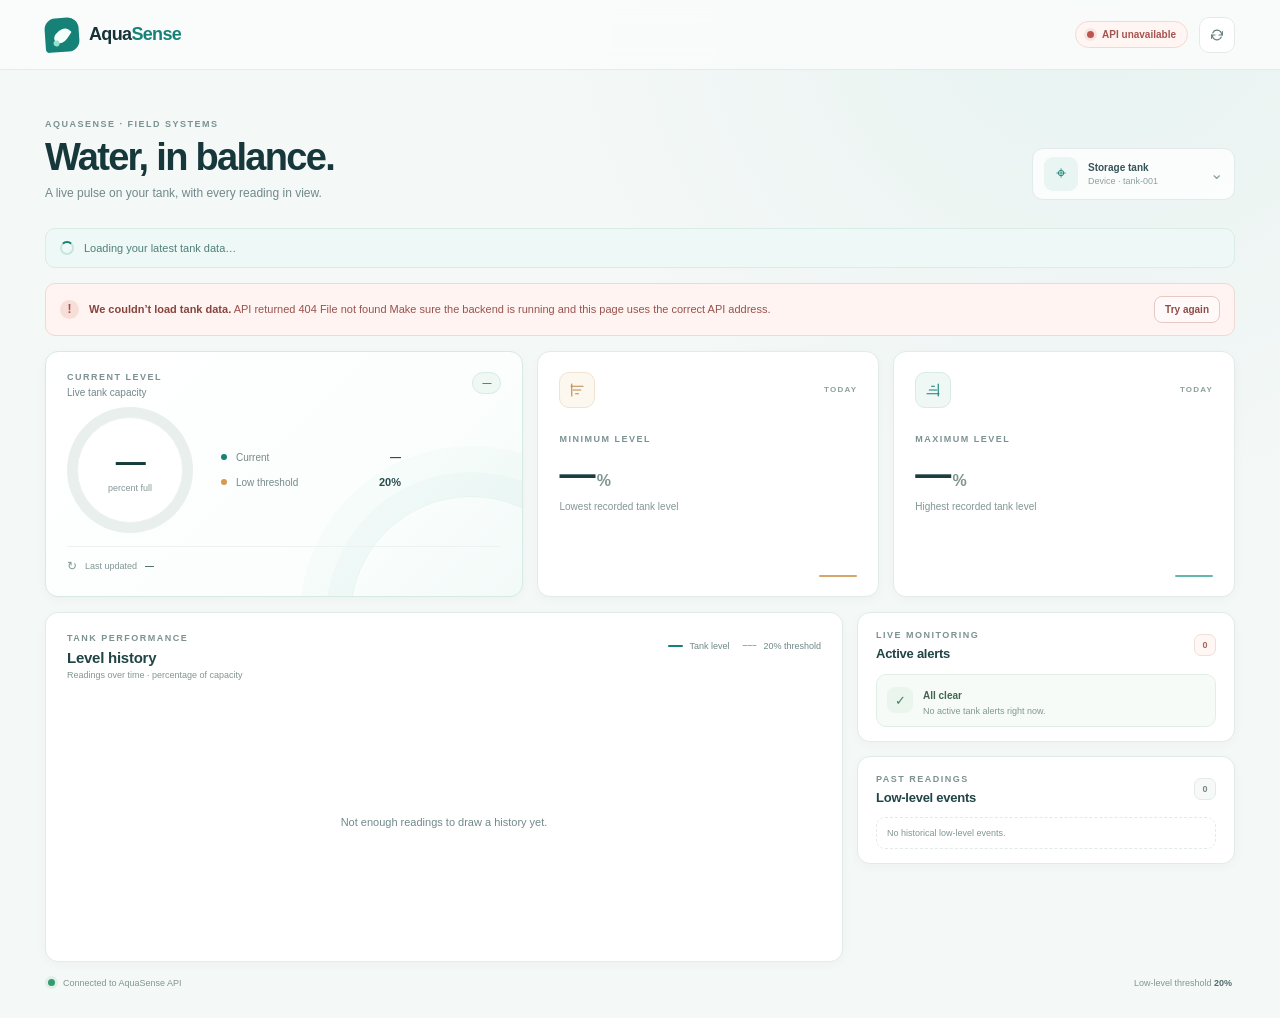
==== frontend/index.html @ 290af6d6 "Add frontend dashboard and backend API dependencies - Created index.html for the AquaSense dashboard" ====
<!doctype html>
<html lang="en">
<head>
  <meta charset="utf-8">
  <meta name="viewport" content="width=device-width, initial-scale=1">
  <meta name="theme-color" content="#f4f8f7">
  <title>AquaSense | Tank Monitor</title>
  <link rel="stylesheet" href="css/styles.css?v=4">
  <script src="js/dashboard.js?v=4" defer></script>
</head>
<body>
  <div class="app-shell">
    <div class="scroll-progress" id="scroll-progress" aria-hidden="true"></div>
    <header class="topbar" id="topbar">
      <a class="brand" href="#main" aria-label="AquaSense dashboard home">
        <span class="brand-mark" aria-hidden="true"><span></span></span>
        <span class="brand-name">Aqua<span>Sense</span></span>
      </a>
      <div class="topbar-right">
        <div class="connection-pill" id="connection-status" role="status" aria-live="polite">
          <span class="connection-dot"></span><span id="connection-label">Connecting</span>
        </div>
        <button class="icon-button" id="refresh-button" type="button" aria-label="Refresh dashboard" title="Refresh dashboard">
          <svg viewBox="0 0 24 24" aria-hidden="true"><path d="M20 7v5h-5M4 17v-5h5"/><path d="M5.6 9a7 7 0 0 1 11.7-2L20 12M4 12l2.7 5a7 7 0 0 0 11.7-2"/></svg>
        </button>
      </div>
    </header>

    <main id="main" class="dashboard">
      <section class="page-heading reveal" aria-labelledby="page-title">
        <div>
          <p class="eyebrow">AQUASENSE · FIELD SYSTEMS</p>
          <h1 id="page-title">Water, in balance.</h1>
          <p class="page-subtitle">A live pulse on your tank, with every reading in view.</p>
        </div>
        <div class="tank-selector" aria-label="Selected tank">
          <span class="tank-icon" aria-hidden="true">⌖</span>
          <span><strong>Storage tank</strong><small>Device · tank-001</small></span>
          <span class="selector-chevron" aria-hidden="true">⌄</span>
        </div>
      </section>

      <div class="state-banner loading-banner" id="loading-state" role="status" hidden>
        <span class="spinner" aria-hidden="true"></span><span>Loading your latest tank data…</span>
      </div>
      <div class="state-banner error-banner" id="error-state" role="alert" hidden>
        <span class="state-icon" aria-hidden="true">!</span>
        <span><strong>We couldn’t load tank data.</strong> <span id="error-message">Check that the AquaSense API is running, then try again.</span></span>
        <button class="text-button" id="retry-button" type="button">Try again</button>
      </div>

      <section class="metric-grid" id="metric-grid" aria-label="Tank metrics" aria-busy="true">
        <article class="card level-card reveal">
          <div class="card-heading"><div><p class="card-label">CURRENT LEVEL</p><p class="card-context">Live tank capacity</p></div><span class="status-chip" id="level-status">—</span></div>
          <div class="level-content">
            <div class="level-gauge" id="level-gauge" role="img" aria-label="Current tank level" style="--level-angle: 0deg">
              <div class="gauge-inner"><span class="gauge-value" id="current-level">—</span><span class="gauge-unit">percent full</span></div>
            </div>
            <div class="level-details"><div class="detail-row"><span class="detail-dot current-dot"></span><span>Current</span><strong id="current-caption">—</strong></div><div class="detail-row"><span class="detail-dot threshold-dot"></span><span>Low threshold</span><strong>20%</strong></div></div>
          </div>
          <div class="card-footer"><span class="footer-icon" aria-hidden="true">↻</span>Last updated <strong id="last-updated">—</strong></div>
        </article>

        <article class="card stat-card reveal">
          <div class="stat-top"><span class="stat-icon min-icon" aria-hidden="true"><svg viewBox="0 0 24 24"><path d="M4 7h16M7 12h10m-7 5h4"/><path d="M5 4v16"/></svg></span><span class="stat-period">TODAY</span></div>
          <p class="card-label">MINIMUM LEVEL</p><div class="stat-value" id="minimum-level">—<span>%</span></div>
          <p class="stat-description">Lowest recorded tank level</p>
          <div class="stat-accent min-accent"></div>
        </article>

        <article class="card stat-card reveal">
          <div class="stat-top"><span class="stat-icon max-icon" aria-hidden="true"><svg viewBox="0 0 24 24"><path d="M4 17h16M7 12h10m-7-5h4"/><path d="M19 4v16"/></svg></span><span class="stat-period">TODAY</span></div>
          <p class="card-label">MAXIMUM LEVEL</p><div class="stat-value" id="maximum-level">—<span>%</span></div>
          <p class="stat-description">Highest recorded tank level</p>
          <div class="stat-accent max-accent"></div>
        </article>
      </section>

      <section class="content-grid">
        <article class="card chart-card reveal">
          <div class="section-heading"><div><p class="card-label">TANK PERFORMANCE</p><h2>Level history</h2><p class="section-subtitle">Readings over time · percentage of capacity</p></div><div class="chart-legend"><span><i class="legend-reading"></i>Tank level</span><span><i class="legend-threshold"></i>20% threshold</span></div></div>
          <div class="chart-wrap" id="chart-wrap">
            <svg id="history-chart" class="history-chart" role="img" aria-labelledby="chart-title chart-desc" viewBox="0 0 760 280" preserveAspectRatio="none">
              <title id="chart-title">Tank level history</title><desc id="chart-desc">Tank readings over time with a 20 percent low-level threshold.</desc>
              <g id="chart-grid"></g><g id="chart-threshold"></g><g id="chart-area"></g><g id="chart-line"></g><g id="chart-points"></g><g id="chart-labels"></g>
            </svg>
            <div class="chart-empty" id="chart-empty" hidden>Not enough readings to draw a history yet.</div>
          </div>
        </article>

        <aside class="side-column" aria-label="Tank alerts and events">
          <article class="card alert-card reveal">
            <div class="section-heading compact-heading"><div><p class="card-label">LIVE MONITORING</p><h2>Active alerts</h2></div><span class="count-badge" id="active-count">0</span></div>
            <div class="alert-content" id="active-alerts" aria-live="polite"><div class="empty-state"><span class="empty-check" aria-hidden="true">✓</span><div><strong>All clear</strong><p>No active tank alerts right now.</p></div></div></div>
          </article>
          <article class="card events-card reveal">
            <div class="section-heading compact-heading"><div><p class="card-label">PAST READINGS</p><h2>Low-level events</h2></div><span class="count-badge muted-badge" id="event-count">0</span></div>
            <div class="event-list" id="historical-events"><div class="event-empty">No historical low-level events.</div></div>
          </article>
        </aside>
      </section>

      <footer class="dashboard-footer reveal"><span><span class="footer-live-dot"></span> Connected to AquaSense API</span><span>Low-level threshold <strong>20%</strong></span></footer>
    </main>
  </div>
</body>
</html>
---- frontend/css/styles.css ----
:root {
  color-scheme: light;
  --ink: #173337;
  --ink-soft: #355358;
  --muted: #71898a;
  --muted-light: #8ca0a0;
  --line: #e2ebea;
  --surface: #ffffff;
  --page: #f4f8f7;
  --teal: #168277;
  --teal-dark: #0e615b;
  --teal-pale: #e8f5f2;
  --amber: #bd782d;
  --amber-pale: #fbf2e7;
  --red: #bc554e;
  font-family: Inter, "Segoe UI", -apple-system, BlinkMacSystemFont, sans-serif;
  font-synthesis: none;
  text-rendering: optimizeLegibility;
  -webkit-font-smoothing: antialiased;
  -moz-osx-font-smoothing: grayscale;
}

* { box-sizing: border-box; }
html { min-width: 320px; scroll-behavior: smooth; background: var(--page); }
body {
  min-width: 320px;
  min-height: 100vh;
  margin: 0;
  overflow-x: hidden;
  background: radial-gradient(ellipse at 86% 0%, rgb(193 227 220 / 25%), transparent 34rem), var(--page);
  color: var(--ink);
}
body::before {
  position: absolute;
  z-index: -1;
  top: 110px;
  right: -120px;
  width: 390px;
  height: 390px;
  border: 1px solid rgb(22 130 119 / 5%);
  border-radius: 50%;
  content: "";
  box-shadow: 0 0 0 38px rgb(22 130 119 / 2%), 0 0 0 82px rgb(22 130 119 / 1%);
  pointer-events: none;
}
button { color: inherit; font: inherit; }
.app-shell { min-height: 100vh; }
.scroll-progress { position: fixed; z-index: 5; top: 0; left: 0; width: 0; height: 2px; background: var(--teal); transition: width .08s linear; }
.topbar {
  position: sticky;
  z-index: 4;
  top: 0;
  display: flex;
  height: 70px;
  align-items: center;
  justify-content: space-between;
  padding: 0 max(28px, calc((100vw - 1190px) / 2));
  border-bottom: 1px solid rgb(219 231 229 / 75%);
  background: rgb(250 252 251 / 88%);
  backdrop-filter: blur(14px);
  transition: box-shadow .2s ease, background .2s ease;
}
.topbar.is-scrolled { background: rgb(250 252 251 / 96%); box-shadow: 0 7px 20px rgb(27 66 64 / 5%); }
.brand { display: inline-flex; align-items: center; gap: 10px; color: var(--ink); text-decoration: none; }
.brand-mark { position: relative; display: grid; width: 34px; height: 34px; place-items: center; overflow: hidden; border-radius: 11px 11px 11px 4px; background: var(--teal); transform: rotate(-4deg); }
.brand-mark::before { width: 12px; height: 17px; border-radius: 90% 12% 70% 45%; background: #f5fffc; content: ""; transform: rotate(38deg); }
.brand-mark span { position: absolute; bottom: 6px; left: 8px; width: 6px; height: 6px; border-radius: 50%; background: #98e0d1; }
.brand-name { font-size: 18px; font-weight: 750; letter-spacing: -.65px; }
.brand-name span { color: var(--teal); }
.topbar-right { display: flex; align-items: center; gap: 11px; }
.connection-pill { display: flex; align-items: center; gap: 8px; padding: 7px 11px; border: 1px solid #dcece6; border-radius: 30px; background: #f2f8f5; color: #527a69; font-size: 10px; font-weight: 650; }
.connection-dot, .footer-live-dot { width: 7px; height: 7px; border-radius: 50%; background: #329b72; box-shadow: 0 0 0 3px rgb(50 155 114 / 10%); }
.connection-pill.is-loading { border-color: var(--line); background: #f5f8f7; color: var(--muted); }
.connection-pill.is-loading .connection-dot { background: #99aaa7; box-shadow: none; }
.connection-pill.is-error { border-color: #f0d9d5; background: #fff5f3; color: #a5544f; }
.connection-pill.is-error .connection-dot { background: var(--red); box-shadow: 0 0 0 3px rgb(188 85 78 / 10%); }
.icon-button { display: grid; width: 36px; height: 36px; place-items: center; border: 1px solid var(--line); border-radius: 10px; background: #fff; color: #607a7b; cursor: pointer; transition: .18s ease; }
.icon-button:hover { border-color: #9bc9c1; background: var(--teal-pale); color: var(--teal-dark); }
.icon-button:disabled { opacity: .5; cursor: wait; }
.icon-button svg { width: 16px; height: 16px; fill: none; stroke: currentColor; stroke-width: 1.7; stroke-linecap: round; stroke-linejoin: round; }
.dashboard { width: min(100%, 1246px); margin: 0 auto; padding: 49px 28px 30px; }
.page-heading { display: flex; align-items: end; justify-content: space-between; gap: 22px; margin-bottom: 28px; }
.eyebrow, .card-label { margin: 0; color: #7b9291; font-size: 9px; font-weight: 750; letter-spacing: 1.5px; }
h1, h2, p { margin-top: 0; }
h1 { margin: 8px 0 7px; color: #17383a; font-size: clamp(29px, 3.2vw, 38px); font-weight: 680; letter-spacing: -1.7px; line-height: 1.1; }
.page-subtitle { margin: 0; color: var(--muted); font-size: 12px; }
.tank-selector { display: flex; min-width: 203px; align-items: center; gap: 10px; padding: 8px 11px; border: 1px solid var(--line); border-radius: 11px; background: rgb(255 255 255 / 82%); }
.tank-icon { display: grid; width: 34px; height: 34px; place-items: center; border-radius: 9px; background: var(--teal-pale); color: var(--teal); font-size: 18px; }
.tank-selector strong, .tank-selector small { display: block; }
.tank-selector strong { color: var(--ink-soft); font-size: 10px; font-weight: 700; }
.tank-selector small { margin-top: 3px; color: var(--muted-light); font-size: 9px; }
.selector-chevron { margin-left: auto; color: #8ba09e; font-size: 16px; }
.state-banner { display: flex; align-items: center; gap: 10px; margin-bottom: 15px; padding: 12px 14px; border-radius: 10px; font-size: 11px; }
.loading-banner { border: 1px solid #d9ece8; background: #eef8f6; color: #4f8079; }
.error-banner { border: 1px solid #f0d9d5; background: #fff4f1; color: #98534d; }
.error-banner[hidden] { display: none; }
.error-banner strong { color: #87443f; }
.state-icon { display: grid; width: 19px; height: 19px; flex: 0 0 auto; place-items: center; border-radius: 50%; background: #f7ded9; color: #a34e48; font-size: 12px; font-weight: 800; }
.text-button { margin-left: auto; padding: 7px 10px; border: 1px solid #e8c8c3; border-radius: 8px; background: #fffaf9; color: #8d4c46; font-size: 10px; font-weight: 700; cursor: pointer; }
.text-button:hover { background: #fcece8; }
.spinner { width: 14px; height: 14px; border: 2px solid #c8e5e0; border-top-color: var(--teal); border-radius: 50%; animation: spin .8s linear infinite; }
@keyframes spin { to { transform: rotate(360deg); } }
.metric-grid { display: grid; grid-template-columns: minmax(0, 1.4fr) minmax(0, 1fr) minmax(0, 1fr); gap: 14px; }
.metric-grid[aria-busy="true"] .card { opacity: .68; }
.card { position: relative; overflow: hidden; border: 1px solid var(--line); border-radius: 13px; background: var(--surface); box-shadow: 0 3px 11px rgb(25 67 65 / 3%); transition: border-color .2s ease, box-shadow .2s ease, transform .2s ease; }
.card:hover { transform: translateY(-2px); border-color: #d0e2df; box-shadow: 0 9px 22px rgb(25 67 65 / 6%); }
.level-card { min-height: 246px; padding: 20px 21px 0; border-color: #d7e9e5; background: linear-gradient(135deg, #fff 0%, #fbfefd 67%, #f2faf8 100%); }
.level-card::after { position: absolute; right: -70px; bottom: -142px; width: 240px; height: 240px; border: 1px solid rgb(22 130 119 / 7%); border-radius: 50%; content: ""; box-shadow: 0 0 0 24px rgb(22 130 119 / 2.5%), 0 0 0 50px rgb(22 130 119 / 2%); pointer-events: none; }
.card-heading { display: flex; align-items: start; justify-content: space-between; }
.card-context { margin: 5px 0 0; color: var(--muted); font-size: 10px; }
.status-chip { padding: 5px 9px; border: 1px solid #d7ece3; border-radius: 20px; background: #eff8f3; color: #428164; font-size: 9px; font-weight: 700; }
.status-chip.low { border-color: #f1d6d1; background: #fff3f0; color: var(--red); }
.level-content { position: relative; z-index: 1; display: flex; min-height: 148px; align-items: center; gap: 28px; padding: 6px 0 10px; }
.level-gauge { display: grid; width: 126px; height: 126px; flex: 0 0 auto; place-items: center; border-radius: 50%; background: conic-gradient(var(--teal) var(--level-angle), #e8efed var(--level-angle)); transform: rotate(-90deg); }
.gauge-inner { display: flex; width: 106px; height: 106px; flex-direction: column; align-items: center; justify-content: center; border: 1px solid #edf2f0; border-radius: 50%; background: #fff; transform: rotate(90deg); }
.gauge-value { color: #153b3a; font-size: 30px; font-weight: 700; letter-spacing: -1.5px; line-height: 1; }
.gauge-unit { margin-top: 6px; color: #829896; font-size: 9px; }
.level-details { display: grid; width: 100%; max-width: 180px; gap: 13px; }
.detail-row { display: grid; grid-template-columns: 7px 1fr auto; align-items: center; gap: 8px; color: #748a89; font-size: 10px; }
.detail-row strong { color: #284b4c; font-size: 11px; font-weight: 650; }
.detail-dot { width: 6px; height: 6px; border-radius: 50%; }
.current-dot { background: var(--teal); }
.threshold-dot { background: #d59a4e; }
.card-footer { position: relative; z-index: 1; display: flex; height: 39px; align-items: center; gap: 6px; border-top: 1px solid #edf2f0; color: #809694; font-size: 9px; }
.card-footer strong { margin-left: 2px; color: #496865; font-weight: 600; }
.footer-icon { margin-right: 2px; color: #829b98; font-size: 12px; }
.stat-card { min-height: 246px; padding: 20px 21px; }
.stat-top { display: flex; align-items: center; justify-content: space-between; margin-bottom: 26px; }
.stat-icon { display: grid; width: 36px; height: 36px; place-items: center; border: 1px solid #f0e3d0; border-radius: 10px; background: #fcf7ef; color: #bd8849; }
.stat-icon svg { width: 18px; height: 18px; fill: none; stroke: currentColor; stroke-width: 1.5; stroke-linecap: round; stroke-linejoin: round; }
.max-icon { border-color: #d7ebe7; background: #f0f8f6; color: var(--teal); }
.stat-period { color: #8ca09e; font-size: 8px; font-weight: 750; letter-spacing: 1.2px; }
.stat-value { margin-top: 12px; color: #1b3d3d; font-size: 36px; font-weight: 680; letter-spacing: -1.7px; line-height: 1; }
.stat-value span { margin-left: 3px; color: #7f9592; font-size: 16px; font-weight: 550; }
.stat-description { margin: 9px 0 0; color: #829694; font-size: 10px; }
.stat-accent { position: absolute; right: 21px; bottom: 19px; width: 38px; height: 2px; border-radius: 4px; }
.min-accent { background: #d4a66c; }
.max-accent { background: #65b9ac; }
.content-grid { display: grid; grid-template-columns: minmax(0, 1.9fr) minmax(270px, .9fr); align-items: start; gap: 14px; margin-top: 15px; }
.chart-card { min-width: 0; padding: 20px 21px 15px; }
.section-heading { display: flex; align-items: start; justify-content: space-between; gap: 14px; }
.section-heading h2 { margin: 6px 0 4px; color: #214447; font-size: 15px; font-weight: 650; letter-spacing: -.25px; }
.section-subtitle { margin: 0; color: #819693; font-size: 9px; }
.chart-legend { display: flex; flex-wrap: wrap; justify-content: end; gap: 13px; padding-top: 8px; color: #708886; font-size: 9px; }
.chart-legend span { display: inline-flex; align-items: center; gap: 6px; white-space: nowrap; }
.chart-legend i { display: inline-block; width: 15px; height: 2px; border-radius: 3px; background: var(--teal); }
.chart-legend .legend-threshold { height: 0; border-top: 1px dashed #d69b4c; background: none; }
.chart-wrap { position: relative; height: 248px; margin-top: 18px; }
.history-chart { width: 100%; height: 100%; overflow: visible; }
.chart-grid-line { stroke: #e8efed; stroke-width: 1; }
.chart-y-label, .chart-x-label { fill: #829795; font-family: Inter, "Segoe UI", sans-serif; font-size: 10px; }
.chart-threshold-line { stroke: #d49b51; stroke-width: 1.5; stroke-dasharray: 5 5; }
.chart-threshold-label { fill: #ae7836; font-family: Inter, "Segoe UI", sans-serif; font-size: 9px; font-weight: 700; }
.chart-area-path { fill: url(#levelFill); opacity: .8; }
.chart-main-line { fill: none; stroke: var(--teal); stroke-width: 2.8; stroke-linejoin: round; stroke-linecap: round; }
.chart-point { fill: #fff; stroke: var(--teal); stroke-width: 2.5; }
.chart-point.low-point { fill: #fff8ed; stroke: #cd9147; }
.chart-empty { position: absolute; inset: 0; display: grid; place-items: center; color: var(--muted); font-size: 11px; }
.side-column { display: grid; gap: 14px; }
.alert-card, .events-card { padding: 17px 18px 14px; }
.compact-heading { align-items: center; }
.compact-heading h2 { margin-bottom: 0; font-size: 13px; }
.count-badge { display: inline-grid; min-width: 22px; height: 22px; place-items: center; padding: 0 6px; border: 1px solid #f0ded9; border-radius: 7px; background: #fff7f4; color: #aa6158; font-size: 9px; font-weight: 750; }
.muted-badge { border-color: var(--line); background: #f7f9f8; color: #728885; }
.alert-content { margin-top: 13px; }
.empty-state { display: flex; align-items: center; gap: 10px; padding: 10px; border: 1px solid #e0eee5; border-radius: 10px; background: #f7fbf8; }
.empty-check { display: grid; width: 26px; height: 26px; place-items: center; border-radius: 8px; background: #e9f5ed; color: #47805d; font-size: 13px; font-weight: 800; }
.empty-state strong { color: #416650; font-size: 10px; font-weight: 650; }
.empty-state p { margin: 3px 0 0; color: #81998a; font-size: 9px; }
.alert-item { display: flex; gap: 10px; padding: 10px; border: 1px solid #f0ddd8; border-radius: 10px; background: #fff8f6; }
.alert-symbol { display: grid; width: 26px; height: 26px; flex: 0 0 auto; place-items: center; border-radius: 8px; background: #fbe9e5; color: #b5514a; font-weight: 800; }
.alert-item strong { display: block; color: #9e5149; font-size: 10px; }
.alert-item p { margin: 4px 0 0; color: #987b76; font-size: 9px; line-height: 1.5; }
.event-list { display: grid; gap: 7px; margin-top: 12px; }
.event-row { display: grid; grid-template-columns: 7px 1fr auto; align-items: center; gap: 9px; padding: 9px 0; border-top: 1px solid #edf2f0; }
.event-marker { width: 6px; height: 6px; border-radius: 50%; background: #d39b50; }
.event-copy strong, .event-copy span { display: block; }
.event-copy strong { color: #3d5a5a; font-size: 9px; font-weight: 650; }
.event-copy span { margin-top: 3px; color: #859997; font-size: 8px; }
.event-value { color: #a97231; font-size: 13px; font-weight: 700; }
.event-value small { margin-left: 1px; color: #9d8a71; font-size: 8px; font-weight: 500; }
.event-empty { padding: 10px; border: 1px dashed #e1eae8; border-radius: 9px; color: #829694; font-size: 9px; }
.dashboard-footer { display: flex; align-items: center; justify-content: space-between; gap: 12px; margin-top: 16px; padding: 0 3px; color: #829693; font-size: 9px; }
.dashboard-footer > span:first-child { display: inline-flex; align-items: center; gap: 8px; }
.dashboard-footer strong { color: #536e6b; font-weight: 650; }

/* Gentle reveal as sections enter the viewport; the dashboard remains visible without JS. */
.reveal { opacity: 1; transform: none; }
.js-ready .reveal { opacity: 0; transform: translateY(14px); transition: opacity .55s ease, transform .55s cubic-bezier(.2,.7,.2,1); }
.js-ready .reveal.is-visible { opacity: 1; transform: translateY(0); }
.js-ready .metric-grid .reveal:nth-child(2) { transition-delay: .07s; }
.js-ready .metric-grid .reveal:nth-child(3) { transition-delay: .14s; }
.js-ready .side-column .reveal:nth-child(2) { transition-delay: .08s; }

@media (max-width: 900px) {
  .metric-grid { grid-template-columns: minmax(0, 1.25fr) minmax(0, 1fr) minmax(0, 1fr); gap: 11px; }
  .level-card, .stat-card { padding-right: 16px; padding-left: 16px; }
  .level-content { gap: 16px; }
  .level-gauge { width: 110px; height: 110px; }
  .gauge-inner { width: 92px; height: 92px; }
  .gauge-value { font-size: 27px; }
  .content-grid { grid-template-columns: minmax(0, 1.45fr) minmax(250px, .9fr); gap: 11px; }
  .chart-card { padding-right: 16px; padding-left: 16px; }
}
@media (max-width: 700px) {
  .topbar { height: 64px; padding: 0 18px; }
  .dashboard { padding: 32px 18px 21px; }
  .page-heading { align-items: start; margin-bottom: 21px; }
  h1 { font-size: 28px; }
  .page-subtitle { max-width: 340px; line-height: 1.55; }
  .tank-selector { min-width: 0; padding: 7px; }
  .tank-selector > span:nth-child(2), .selector-chevron { display: none; }
  .metric-grid { grid-template-columns: 1fr 1fr; }
  .level-card { grid-column: 1 / -1; min-height: 232px; }
  .stat-card { min-height: 185px; padding: 17px; }
  .stat-top { margin-bottom: 19px; }
  .content-grid { grid-template-columns: 1fr; }
  .chart-card { padding: 18px 15px 12px; }
  .chart-wrap { height: 225px; margin-top: 15px; }
  .chart-legend { gap: 10px; font-size: 8px; }
  .dashboard-footer { font-size: 8px; }
}
@media (max-width: 430px) {
  .topbar { padding: 0 14px; }
  .brand-name { font-size: 17px; }
  .topbar-right { gap: 8px; }
  .connection-pill { padding: 7px 9px; font-size: 9px; }
  .dashboard { padding-right: 13px; padding-left: 13px; }
  .page-heading { gap: 9px; }
  .page-subtitle { font-size: 10px; }
  .level-content { gap: 13px; }
  .level-gauge { width: 100px; height: 100px; }
  .gauge-inner { width: 84px; height: 84px; }
  .gauge-value { font-size: 23px; }
  .detail-row { font-size: 9px; }
  .detail-row strong { font-size: 10px; }
  .section-heading { flex-direction: column; }
  .chart-legend { justify-content: start; padding-top: 1px; }
  .dashboard-footer { align-items: start; flex-direction: column; }
}
@media (prefers-reduced-motion: reduce) {
  html { scroll-behavior: auto; }
  *, *::before, *::after { animation-duration: .01ms !important; animation-iteration-count: 1 !important; transition-duration: .01ms !important; }
  .js-ready .reveal { opacity: 1; transform: none; }
}
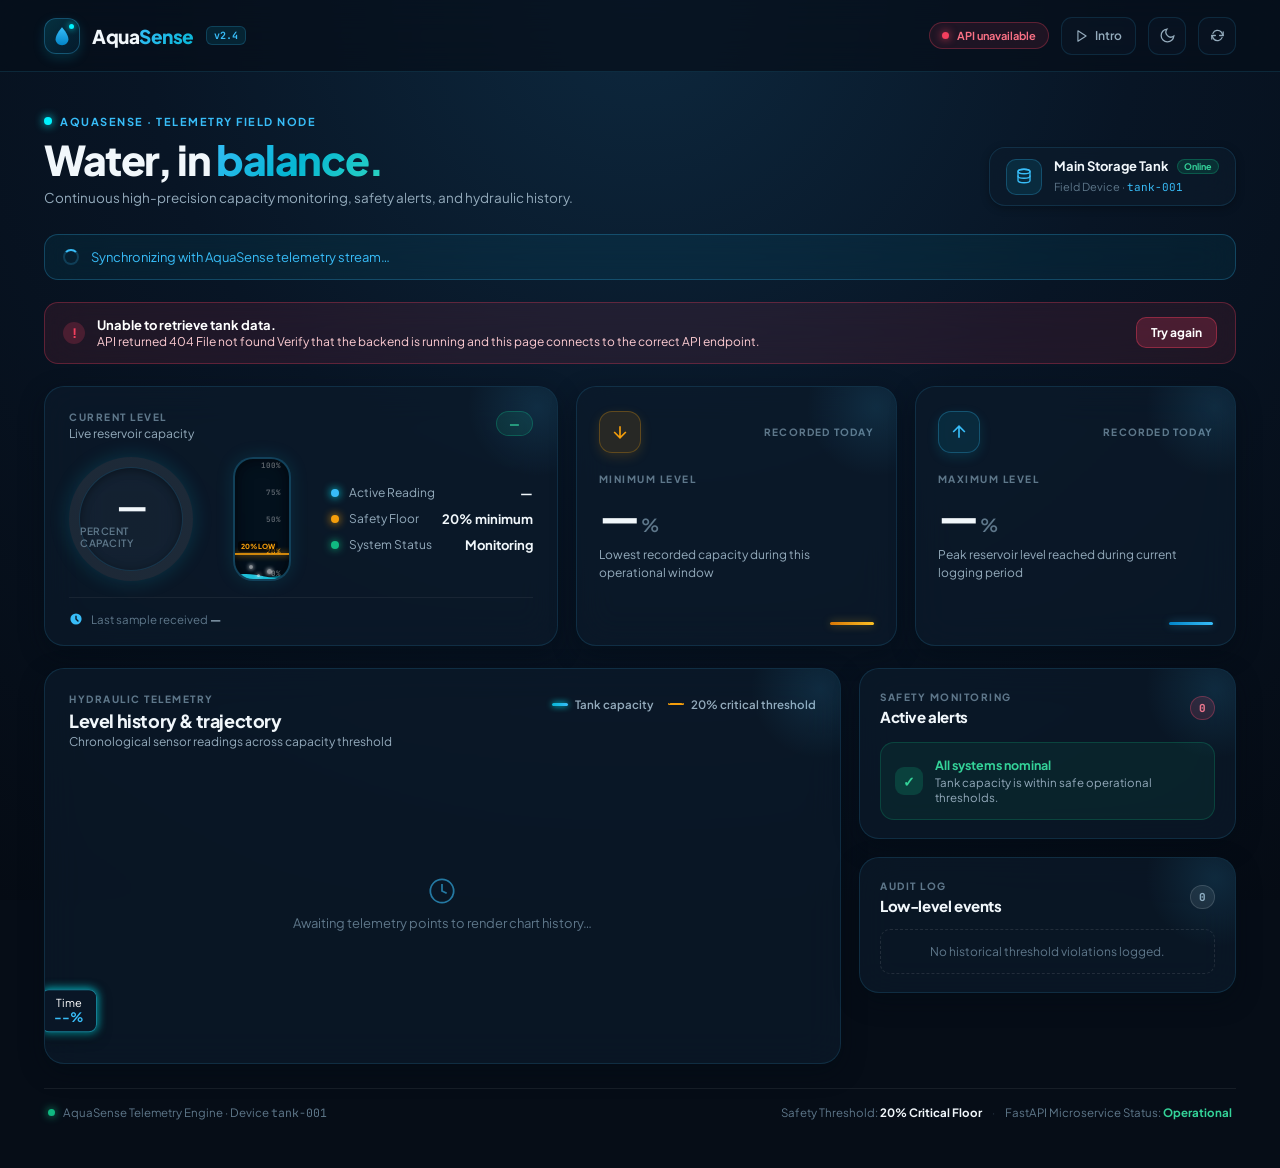
==== commit 20fcf713: "new chnages done" ====
--- a/frontend/index.html
+++ b/frontend/index.html
@@ -1,107 +1,456 @@
 <!doctype html>
-<html lang="en">
+<html lang="en" data-theme="dark">
 <head>
   <meta charset="utf-8">
   <meta name="viewport" content="width=device-width, initial-scale=1">
-  <meta name="theme-color" content="#f4f8f7">
-  <title>AquaSense | Tank Monitor</title>
-  <link rel="stylesheet" href="css/styles.css?v=4">
-  <script src="js/dashboard.js?v=4" defer></script>
+  <meta name="theme-color" content="#060d17">
+  <title>AquaSense | Intelligent Tank Telemetry</title>
+  
+  <!-- Modern Typography with System Fallbacks -->
+  <link rel="preconnect" href="https://fonts.googleapis.com">
+  <link rel="preconnect" href="https://fonts.gstatic.com" crossorigin>
+  <link href="https://fonts.googleapis.com/css2?family=Plus+Jakarta+Sans:wght@400;500;600;700;800&family=JetBrains+Mono:wght@500;600&display=swap" rel="stylesheet">
+  
+  <link rel="stylesheet" href="css/styles.css?v=5">
+  <script src="js/dashboard.js?v=5" defer></script>
 </head>
 <body>
-  <div class="app-shell">
+  <!-- ========================================================
+       WELCOME / SPLASH SCREEN EXPERIENCE
+       ======================================================== -->
+  <aside class="welcome-screen" id="welcome-screen" role="dialog" aria-modal="true" aria-label="Welcome to AquaSense">
+    <div class="welcome-bg">
+      <div class="welcome-mesh"></div>
+      <div class="welcome-orb orb-1"></div>
+      <div class="welcome-orb orb-2"></div>
+      <div class="welcome-orb orb-3"></div>
+      <div class="water-waves-bg">
+        <svg class="bg-wave bg-wave-1" viewBox="0 0 1440 280" fill="none" preserveAspectRatio="none">
+          <path d="M0,96L48,112C96,128,192,160,288,165.3C384,171,480,149,576,128C672,107,768,85,864,101.3C960,117,1056,171,1152,181.3C1248,192,1344,160,1392,144L1440,128L1440,320L1392,320C1344,320,1248,320,1152,320C1056,320,960,320,864,320C768,320,672,320,576,320C480,320,384,320,288,320C192,320,96,320,48,320L0,320Z" fill="currentColor"/>
+        </svg>
+        <svg class="bg-wave bg-wave-2" viewBox="0 0 1440 280" fill="none" preserveAspectRatio="none">
+          <path d="M0,192L48,181.3C96,171,192,149,288,149.3C384,149,480,171,576,181.3C672,192,768,192,864,176C960,160,1056,128,1152,122.7C1248,117,1344,139,1392,149.3L1440,160L1440,320L1392,320C1344,320,1248,320,1152,320C1056,320,960,320,864,320C768,320,672,320,576,320C480,320,384,320,288,320C192,320,96,320,48,320L0,320Z" fill="currentColor"/>
+        </svg>
+      </div>
+      <div class="particles" id="welcome-particles" aria-hidden="true"></div>
+    </div>
+
+    <div class="welcome-card">
+      <div class="welcome-chip">
+        <span class="chip-pulse-dot"></span>
+        <span class="chip-label">INTELLIGENT FLUID TELEMETRY</span>
+      </div>
+
+      <div class="welcome-hero-mark">
+        <div class="droplet-ring ring-3"></div>
+        <div class="droplet-ring ring-2"></div>
+        <div class="droplet-ring ring-1"></div>
+        <div class="droplet-core">
+          <svg class="droplet-svg" viewBox="0 0 48 48" fill="none" xmlns="http://www.w3.org/2000/svg">
+            <defs>
+              <linearGradient id="dropGradWelcome" x1="24" y1="4" x2="24" y2="44" gradientUnits="userSpaceOnUse">
+                <stop stop-color="#38bdf8"/>
+                <stop offset="45%" stop-color="#06b6d4"/>
+                <stop offset="100%" stop-color="#0284c7"/>
+              </linearGradient>
+              <linearGradient id="dropSheen" x1="16" y1="10" x2="28" y2="28" gradientUnits="userSpaceOnUse">
+                <stop stop-color="#ffffff" stop-opacity="0.85"/>
+                <stop offset="100%" stop-color="#ffffff" stop-opacity="0"/>
+              </linearGradient>
+            </defs>
+            <path d="M24 4C24 4 10 19 10 29.5C10 37.232 16.268 43.5 24 43.5C31.732 43.5 38 37.232 38 29.5C38 19 24 4 24 4Z" fill="url(#dropGradWelcome)"/>
+            <path d="M24 7C24 7 13.5 19.5 13.5 29C13.5 34.5 17.5 39 23 39.5C23.8 39.6 23.5 38 23.5 35.5C23.5 28.5 20 24 23 17C23.6 15.5 24 7 24 7Z" fill="url(#dropSheen)"/>
+            <circle cx="20" cy="33" r="2.5" fill="#ffffff" fill-opacity="0.7"/>
+          </svg>
+        </div>
+      </div>
+
+      <div class="welcome-brand">
+        <h1 class="welcome-title">Aqua<span class="brand-gradient-text">Sense</span></h1>
+        <p class="welcome-tagline">Real-Time Water Telemetry, Dynamic Level Analytics &amp; Safety Monitoring</p>
+      </div>
+
+      <div class="welcome-highlights">
+        <div class="highlight-pill">
+          <svg viewBox="0 0 20 20" fill="currentColor"><path fill-rule="evenodd" d="M10 18a8 8 0 100-16 8 8 0 000 16zm3.707-9.293a1 1 0 00-1.414-1.414L9 10.586 7.707 9.293a1 1 0 00-1.414 1.414l2 2a1 1 0 001.414 0l4-4z" clip-rule="evenodd"/></svg>
+          <span>Live Reservoir Level</span>
+        </div>
+        <div class="highlight-pill">
+          <svg viewBox="0 0 20 20" fill="currentColor"><path fill-rule="evenodd" d="M8.257 3.099c.765-1.36 2.722-1.36 3.486 0l5.58 9.92c.75 1.334-.213 2.98-1.742 2.98H4.42c-1.53 0-2.493-1.646-1.743-2.98l5.58-9.92zM11 13a1 1 0 11-2 0 1 1 0 012 0zm-1-8a1 1 0 00-1 1v3a1 1 0 002 0V6a1 1 0 00-1-1z" clip-rule="evenodd"/></svg>
+          <span>Threshold Safety Guard</span>
+        </div>
+        <div class="highlight-pill">
+          <svg viewBox="0 0 20 20" fill="currentColor"><path d="M2 11a1 1 0 011-1h2a1 1 0 011 1v5a1 1 0 01-1 1H3a1 1 0 01-1-1v-5zM8 7a1 1 0 011-1h2a1 1 0 011 1v9a1 1 0 01-1 1H9a1 1 0 01-1-1V7zM14 4a1 1 0 011-1h2a1 1 0 011 1v12a1 1 0 01-1 1h-2a1 1 0 01-1-1V4z"/></svg>
+          <span>Trend History</span>
+        </div>
+      </div>
+
+      <div class="welcome-actions">
+        <button class="welcome-btn" id="enter-dashboard-btn" type="button" aria-label="Enter AquaSense Dashboard">
+          <span class="btn-ripple-layer"></span>
+          <span class="btn-text">Enter Dashboard</span>
+          <svg class="btn-icon" viewBox="0 0 20 20" fill="currentColor">
+            <path fill-rule="evenodd" d="M10.293 3.293a1 1 0 011.414 0l6 6a1 1 0 010 1.414l-6 6a1 1 0 01-1.414-1.414L14.586 11H3a1 1 0 110-2h11.586l-4.293-4.293a1 1 0 010-1.414z" clip-rule="evenodd"/>
+          </svg>
+        </button>
+
+        <div class="welcome-timer-group">
+          <div class="timer-track">
+            <div class="timer-fill" id="welcome-timer-fill"></div>
+          </div>
+          <p class="timer-caption" id="welcome-timer-caption">Entering in <strong id="welcome-countdown">3</strong>s · or click above</p>
+        </div>
+      </div>
+    </div>
+  </aside>
+
+  <!-- ========================================================
+       MAIN APPLICATION SHELL
+       ======================================================== -->
+  <div class="app-shell" id="app-shell">
     <div class="scroll-progress" id="scroll-progress" aria-hidden="true"></div>
+
+    <!-- Ambient background mesh -->
+    <div class="app-ambient-bg" aria-hidden="true">
+      <div class="ambient-glow glow-top"></div>
+      <div class="ambient-glow glow-right"></div>
+    </div>
+
+    <!-- Top Navigation Bar -->
     <header class="topbar" id="topbar">
-      <a class="brand" href="#main" aria-label="AquaSense dashboard home">
-        <span class="brand-mark" aria-hidden="true"><span></span></span>
-        <span class="brand-name">Aqua<span>Sense</span></span>
-      </a>
-      <div class="topbar-right">
-        <div class="connection-pill" id="connection-status" role="status" aria-live="polite">
-          <span class="connection-dot"></span><span id="connection-label">Connecting</span>
-        </div>
-        <button class="icon-button" id="refresh-button" type="button" aria-label="Refresh dashboard" title="Refresh dashboard">
-          <svg viewBox="0 0 24 24" aria-hidden="true"><path d="M20 7v5h-5M4 17v-5h5"/><path d="M5.6 9a7 7 0 0 1 11.7-2L20 12M4 12l2.7 5a7 7 0 0 0 11.7-2"/></svg>
-        </button>
+      <div class="topbar-inner">
+        <a class="brand" href="#main" aria-label="AquaSense dashboard home">
+          <div class="brand-mark-modern" aria-hidden="true">
+            <svg viewBox="0 0 24 24" fill="none">
+              <path d="M12 2.5C12 2.5 5 10 5 15.5C5 19.0899 8.13401 22 12 22C15.866 22 19 19.0899 19 15.5C19 10 12 2.5 12 2.5Z" fill="url(#topDropGrad)"/>
+              <defs>
+                <linearGradient id="topDropGrad" x1="12" y1="2.5" x2="12" y2="22" gradientUnits="userSpaceOnUse">
+                  <stop stop-color="#38bdf8"/>
+                  <stop offset="100%" stop-color="#0284c7"/>
+                </linearGradient>
+              </defs>
+            </svg>
+            <span class="mark-bubble"></span>
+          </div>
+          <span class="brand-name">Aqua<span>Sense</span></span>
+          <span class="brand-badge">v2.4</span>
+        </a>
+
+        <div class="topbar-right">
+          <!-- Connection Status Pill -->
+          <div class="connection-pill" id="connection-status" role="status" aria-live="polite">
+            <span class="connection-dot"></span>
+            <span id="connection-label">Connecting</span>
+          </div>
+
+          <!-- Replay Intro Splash Button -->
+          <button class="nav-action-btn" id="replay-intro-btn" type="button" title="View Welcome Intro" aria-label="View Welcome Intro">
+            <svg viewBox="0 0 24 24" fill="none" stroke="currentColor" stroke-width="2" stroke-linecap="round" stroke-linejoin="round">
+              <polygon points="5 3 19 12 5 21 5 3"></polygon>
+            </svg>
+            <span class="action-btn-text">Intro</span>
+          </button>
+
+          <!-- Theme Toggle Button -->
+          <button class="icon-button" id="theme-toggle-btn" type="button" aria-label="Toggle Theme" title="Toggle color theme">
+            <svg class="theme-icon-sun" viewBox="0 0 24 24" fill="none" stroke="currentColor" stroke-width="1.8">
+              <circle cx="12" cy="12" r="5"></circle>
+              <line x1="12" y1="1" x2="12" y2="3"></line>
+              <line x1="12" y1="21" x2="12" y2="23"></line>
+              <line x1="4.22" y1="4.22" x2="5.64" y2="5.64"></line>
+              <line x1="18.36" y1="18.36" x2="19.78" y2="19.78"></line>
+              <line x1="1" y1="12" x2="3" y2="12"></line>
+              <line x1="21" y1="12" x2="23" y2="12"></line>
+              <line x1="4.22" y1="19.78" x2="5.64" y2="18.36"></line>
+              <line x1="18.36" y1="5.64" x2="19.78" y2="4.22"></line>
+            </svg>
+            <svg class="theme-icon-moon" viewBox="0 0 24 24" fill="none" stroke="currentColor" stroke-width="1.8">
+              <path d="M21 12.79A9 9 0 1 1 11.21 3 7 7 0 0 0 21 12.79z"></path>
+            </svg>
+          </button>
+
+          <!-- Refresh Dashboard Button -->
+          <button class="icon-button refresh-btn" id="refresh-button" type="button" aria-label="Refresh dashboard" title="Refresh dashboard">
+            <svg viewBox="0 0 24 24" fill="none" stroke="currentColor" stroke-width="1.8" stroke-linecap="round" stroke-linejoin="round">
+              <path d="M20 7v5h-5M4 17v-5h5"/>
+              <path d="M5.6 9a7 7 0 0 1 11.7-2L20 12M4 12l2.7 5a7 7 0 0 0 11.7-2"/>
+            </svg>
+          </button>
+        </div>
       </div>
     </header>
 
+    <!-- Main Dashboard Container -->
     <main id="main" class="dashboard">
+      <!-- Page Heading & Tank Selector -->
       <section class="page-heading reveal" aria-labelledby="page-title">
-        <div>
-          <p class="eyebrow">AQUASENSE · FIELD SYSTEMS</p>
-          <h1 id="page-title">Water, in balance.</h1>
-          <p class="page-subtitle">A live pulse on your tank, with every reading in view.</p>
-        </div>
-        <div class="tank-selector" aria-label="Selected tank">
-          <span class="tank-icon" aria-hidden="true">⌖</span>
-          <span><strong>Storage tank</strong><small>Device · tank-001</small></span>
-          <span class="selector-chevron" aria-hidden="true">⌄</span>
+        <div class="heading-content">
+          <div class="eyebrow-wrapper">
+            <span class="live-dot-beacon"></span>
+            <p class="eyebrow">AQUASENSE · TELEMETRY FIELD NODE</p>
+          </div>
+          <h1 id="page-title">Water, in <span class="title-shimmer">balance.</span></h1>
+          <p class="page-subtitle">Continuous high-precision capacity monitoring, safety alerts, and hydraulic history.</p>
+        </div>
+
+        <div class="tank-selector-card" aria-label="Selected tank info">
+          <div class="tank-icon-wrap" aria-hidden="true">
+            <svg viewBox="0 0 24 24" fill="none" stroke="currentColor" stroke-width="1.8" stroke-linecap="round" stroke-linejoin="round">
+              <path d="M4 6c0-1.657 3.582-3 8-3s8 1.343 8 3v12c0 1.657-3.582 3-8 3s-8-1.343-8-3V6z"/>
+              <ellipse cx="12" cy="6" rx="8" ry="3"/>
+              <path d="M4 12c0 1.657 3.582 3 8 3s8-1.343 8-3"/>
+            </svg>
+          </div>
+          <div class="tank-info">
+            <div class="tank-title-row">
+              <strong>Main Storage Tank</strong>
+              <span class="online-tag">Online</span>
+            </div>
+            <small>Field Device · <code>tank-001</code></small>
+          </div>
         </div>
       </section>
 
+      <!-- Dynamic State Banners -->
       <div class="state-banner loading-banner" id="loading-state" role="status" hidden>
-        <span class="spinner" aria-hidden="true"></span><span>Loading your latest tank data…</span>
-      </div>
+        <span class="spinner" aria-hidden="true"></span>
+        <span>Synchronizing with AquaSense telemetry stream…</span>
+      </div>
+
       <div class="state-banner error-banner" id="error-state" role="alert" hidden>
         <span class="state-icon" aria-hidden="true">!</span>
-        <span><strong>We couldn’t load tank data.</strong> <span id="error-message">Check that the AquaSense API is running, then try again.</span></span>
-        <button class="text-button" id="retry-button" type="button">Try again</button>
-      </div>
-
+        <div class="error-text-wrap">
+          <strong>Unable to retrieve tank data.</strong>
+          <span id="error-message">Check that the AquaSense API service is active, then retry.</span>
+        </div>
+        <button class="retry-pill-btn" id="retry-button" type="button">Try again</button>
+      </div>
+
+      <!-- ========================================================
+           METRIC SUMMARY CARDS
+           ======================================================== -->
       <section class="metric-grid" id="metric-grid" aria-label="Tank metrics" aria-busy="true">
+        <!-- PRIMARY LEVEL CARD WITH DUAL LIQUID VISUALIZERS -->
         <article class="card level-card reveal">
-          <div class="card-heading"><div><p class="card-label">CURRENT LEVEL</p><p class="card-context">Live tank capacity</p></div><span class="status-chip" id="level-status">—</span></div>
+          <div class="card-ambient-glow" aria-hidden="true"></div>
+          
+          <div class="card-heading">
+            <div>
+              <p class="card-label">CURRENT LEVEL</p>
+              <p class="card-context">Live reservoir capacity</p>
+            </div>
+            <span class="status-chip" id="level-status">—</span>
+          </div>
+
           <div class="level-content">
-            <div class="level-gauge" id="level-gauge" role="img" aria-label="Current tank level" style="--level-angle: 0deg">
-              <div class="gauge-inner"><span class="gauge-value" id="current-level">—</span><span class="gauge-unit">percent full</span></div>
-            </div>
-            <div class="level-details"><div class="detail-row"><span class="detail-dot current-dot"></span><span>Current</span><strong id="current-caption">—</strong></div><div class="detail-row"><span class="detail-dot threshold-dot"></span><span>Low threshold</span><strong>20%</strong></div></div>
-          </div>
-          <div class="card-footer"><span class="footer-icon" aria-hidden="true">↻</span>Last updated <strong id="last-updated">—</strong></div>
+            <!-- Circular Radial Gauge -->
+            <div class="gauge-column">
+              <div class="level-gauge" id="level-gauge" role="img" aria-label="Current tank level" style="--level-angle: 0deg">
+                <div class="gauge-inner">
+                  <span class="gauge-value" id="current-level">—</span>
+                  <span class="gauge-unit">percent capacity</span>
+                </div>
+              </div>
+            </div>
+
+            <!-- Vertical Animated Liquid Tank Cylinder -->
+            <div class="fluid-tank-column" aria-hidden="true">
+              <div class="liquid-cylinder" id="liquid-tank-visualizer">
+                <!-- Measurement ticks -->
+                <div class="cylinder-ticks">
+                  <span class="tick" style="top: 0%">100%</span>
+                  <span class="tick" style="top: 25%">75%</span>
+                  <span class="tick" style="top: 50%">50%</span>
+                  <span class="tick alert-tick" style="top: 80%">20%</span>
+                  <span class="tick" style="top: 100%">0%</span>
+                </div>
+                
+                <!-- 20% Safety threshold line indicator -->
+                <div class="tank-threshold-mark" style="bottom: 20%" title="Low threshold 20%">
+                  <span class="thresh-line"></span>
+                  <span class="thresh-pill">20% LOW</span>
+                </div>
+
+                <!-- Animated Liquid Fill -->
+                <div class="tank-liquid" id="tank-liquid-fill" style="height: 0%">
+                  <!-- Animated Water Wave Top -->
+                  <div class="wave-container">
+                    <svg class="liquid-wave wave-front" viewBox="0 0 200 20" preserveAspectRatio="none">
+                      <path d="M 0,10 C 30,0 70,20 100,10 C 130,0 170,20 200,10 L 200,20 L 0,20 Z"/>
+                    </svg>
+                    <svg class="liquid-wave wave-back" viewBox="0 0 200 20" preserveAspectRatio="none">
+                      <path d="M 0,12 C 40,22 80,2 120,12 C 160,22 180,5 200,12 L 200,20 L 0,20 Z"/>
+                    </svg>
+                  </div>
+                  <!-- Floating bubbles inside water -->
+                  <div class="bubble bubble-1"></div>
+                  <div class="bubble bubble-2"></div>
+                  <div class="bubble bubble-3"></div>
+                </div>
+              </div>
+            </div>
+
+            <!-- Quantitative Detail Column -->
+            <div class="level-details">
+              <div class="detail-row">
+                <span class="detail-dot current-dot"></span>
+                <span>Active Reading</span>
+                <strong id="current-caption">—</strong>
+              </div>
+              <div class="detail-row">
+                <span class="detail-dot threshold-dot"></span>
+                <span>Safety Floor</span>
+                <strong>20% minimum</strong>
+              </div>
+              <div class="detail-row">
+                <span class="detail-dot status-dot" id="system-health-dot"></span>
+                <span>System Status</span>
+                <strong id="system-health-text">Monitoring</strong>
+              </div>
+            </div>
+          </div>
+
+          <div class="card-footer">
+            <span class="footer-icon" aria-hidden="true">
+              <svg viewBox="0 0 20 20" fill="currentColor"><path fill-rule="evenodd" d="M10 18a8 8 0 100-16 8 8 0 000 16zm1-12a1 1 0 10-2 0v4a1 1 0 00.293.707l2.828 2.829a1 1 0 101.415-1.415L11 9.586V6z" clip-rule="evenodd"/></svg>
+            </span>
+            <span>Last sample received <strong id="last-updated">—</strong></span>
+          </div>
         </article>
 
-        <article class="card stat-card reveal">
-          <div class="stat-top"><span class="stat-icon min-icon" aria-hidden="true"><svg viewBox="0 0 24 24"><path d="M4 7h16M7 12h10m-7 5h4"/><path d="M5 4v16"/></svg></span><span class="stat-period">TODAY</span></div>
-          <p class="card-label">MINIMUM LEVEL</p><div class="stat-value" id="minimum-level">—<span>%</span></div>
-          <p class="stat-description">Lowest recorded tank level</p>
+        <!-- MINIMUM LEVEL STAT CARD -->
+        <article class="card stat-card min-stat-card reveal">
+          <div class="card-ambient-glow" aria-hidden="true"></div>
+          <div class="stat-top">
+            <span class="stat-icon min-icon" aria-hidden="true">
+              <svg viewBox="0 0 24 24" fill="none" stroke="currentColor" stroke-width="2">
+                <path d="M12 5v14M5 12l7 7 7-7"/>
+              </svg>
+            </span>
+            <span class="stat-period">RECORDED TODAY</span>
+          </div>
+          <p class="card-label">MINIMUM LEVEL</p>
+          <div class="stat-value" id="minimum-level">—<span>%</span></div>
+          <p class="stat-description">Lowest recorded capacity during this operational window</p>
           <div class="stat-accent min-accent"></div>
         </article>
 
-        <article class="card stat-card reveal">
-          <div class="stat-top"><span class="stat-icon max-icon" aria-hidden="true"><svg viewBox="0 0 24 24"><path d="M4 17h16M7 12h10m-7-5h4"/><path d="M19 4v16"/></svg></span><span class="stat-period">TODAY</span></div>
-          <p class="card-label">MAXIMUM LEVEL</p><div class="stat-value" id="maximum-level">—<span>%</span></div>
-          <p class="stat-description">Highest recorded tank level</p>
+        <!-- MAXIMUM LEVEL STAT CARD -->
+        <article class="card stat-card max-stat-card reveal">
+          <div class="card-ambient-glow" aria-hidden="true"></div>
+          <div class="stat-top">
+            <span class="stat-icon max-icon" aria-hidden="true">
+              <svg viewBox="0 0 24 24" fill="none" stroke="currentColor" stroke-width="2">
+                <path d="M12 19V5M5 12l7-7 7 7"/>
+              </svg>
+            </span>
+            <span class="stat-period">RECORDED TODAY</span>
+          </div>
+          <p class="card-label">MAXIMUM LEVEL</p>
+          <div class="stat-value" id="maximum-level">—<span>%</span></div>
+          <p class="stat-description">Peak reservoir level reached during current logging period</p>
           <div class="stat-accent max-accent"></div>
         </article>
       </section>
 
+      <!-- ========================================================
+           TELEMETRY CHART & EVENT TIMELINES
+           ======================================================== -->
       <section class="content-grid">
+        <!-- SVG Interactive Level History Chart -->
         <article class="card chart-card reveal">
-          <div class="section-heading"><div><p class="card-label">TANK PERFORMANCE</p><h2>Level history</h2><p class="section-subtitle">Readings over time · percentage of capacity</p></div><div class="chart-legend"><span><i class="legend-reading"></i>Tank level</span><span><i class="legend-threshold"></i>20% threshold</span></div></div>
+          <div class="card-ambient-glow" aria-hidden="true"></div>
+          
+          <div class="section-heading">
+            <div>
+              <p class="card-label">HYDRAULIC TELEMETRY</p>
+              <h2>Level history &amp; trajectory</h2>
+              <p class="section-subtitle">Chronological sensor readings across capacity threshold</p>
+            </div>
+            <div class="chart-legend">
+              <span class="legend-item"><i class="legend-reading"></i> Tank capacity</span>
+              <span class="legend-item"><i class="legend-threshold"></i> 20% critical threshold</span>
+            </div>
+          </div>
+
           <div class="chart-wrap" id="chart-wrap">
             <svg id="history-chart" class="history-chart" role="img" aria-labelledby="chart-title chart-desc" viewBox="0 0 760 280" preserveAspectRatio="none">
-              <title id="chart-title">Tank level history</title><desc id="chart-desc">Tank readings over time with a 20 percent low-level threshold.</desc>
-              <g id="chart-grid"></g><g id="chart-threshold"></g><g id="chart-area"></g><g id="chart-line"></g><g id="chart-points"></g><g id="chart-labels"></g>
-            </svg>
-            <div class="chart-empty" id="chart-empty" hidden>Not enough readings to draw a history yet.</div>
+              <title id="chart-title">Tank level history</title>
+              <desc id="chart-desc">Chronological water level readings plotted against a 20 percent threshold line.</desc>
+              <g id="chart-grid"></g>
+              <g id="chart-threshold"></g>
+              <g id="chart-area"></g>
+              <g id="chart-line"></g>
+              <g id="chart-points"></g>
+              <g id="chart-labels"></g>
+            </svg>
+            
+            <!-- Tooltip for interactive point hover -->
+            <div class="chart-tooltip" id="chart-tooltip" hidden>
+              <span class="tooltip-time" id="tooltip-time">Time</span>
+              <strong class="tooltip-val" id="tooltip-val">--%</strong>
+            </div>
+
+            <div class="chart-empty" id="chart-empty" hidden>
+              <svg viewBox="0 0 24 24" fill="none" stroke="currentColor" stroke-width="1.5"><circle cx="12" cy="12" r="10"/><path d="M12 6v6l4 2"/></svg>
+              <span>Awaiting telemetry points to render chart history…</span>
+            </div>
           </div>
         </article>
 
+        <!-- Alerts and Incident Event Log Column -->
         <aside class="side-column" aria-label="Tank alerts and events">
+          <!-- Active Alerts Card -->
           <article class="card alert-card reveal">
-            <div class="section-heading compact-heading"><div><p class="card-label">LIVE MONITORING</p><h2>Active alerts</h2></div><span class="count-badge" id="active-count">0</span></div>
-            <div class="alert-content" id="active-alerts" aria-live="polite"><div class="empty-state"><span class="empty-check" aria-hidden="true">✓</span><div><strong>All clear</strong><p>No active tank alerts right now.</p></div></div></div>
+            <div class="card-ambient-glow" aria-hidden="true"></div>
+            <div class="section-heading compact-heading">
+              <div>
+                <p class="card-label">SAFETY MONITORING</p>
+                <h2>Active alerts</h2>
+              </div>
+              <span class="count-badge" id="active-count">0</span>
+            </div>
+            <div class="alert-content" id="active-alerts" aria-live="polite">
+              <div class="empty-state">
+                <span class="empty-check" aria-hidden="true">✓</span>
+                <div>
+                  <strong>All systems nominal</strong>
+                  <p>Tank capacity is within safe operational thresholds.</p>
+                </div>
+              </div>
+            </div>
           </article>
+
+          <!-- Historical Low Level Events -->
           <article class="card events-card reveal">
-            <div class="section-heading compact-heading"><div><p class="card-label">PAST READINGS</p><h2>Low-level events</h2></div><span class="count-badge muted-badge" id="event-count">0</span></div>
-            <div class="event-list" id="historical-events"><div class="event-empty">No historical low-level events.</div></div>
+            <div class="card-ambient-glow" aria-hidden="true"></div>
+            <div class="section-heading compact-heading">
+              <div>
+                <p class="card-label">AUDIT LOG</p>
+                <h2>Low-level events</h2>
+              </div>
+              <span class="count-badge muted-badge" id="event-count">0</span>
+            </div>
+            <div class="event-list" id="historical-events">
+              <div class="event-empty">No historical threshold violations logged.</div>
+            </div>
           </article>
         </aside>
       </section>
 
-      <footer class="dashboard-footer reveal"><span><span class="footer-live-dot"></span> Connected to AquaSense API</span><span>Low-level threshold <strong>20%</strong></span></footer>
+      <!-- Dashboard Footer -->
+      <footer class="dashboard-footer reveal">
+        <div class="footer-left">
+          <span class="footer-live-dot"></span>
+          <span>AquaSense Telemetry Engine · Device <code>tank-001</code></span>
+        </div>
+        <div class="footer-right">
+          <span>Safety Threshold: <strong>20% Critical Floor</strong></span>
+          <span class="footer-sep">·</span>
+          <span>FastAPI Microservice Status: <strong class="api-ok-badge">Operational</strong></span>
+        </div>
+      </footer>
     </main>
   </div>
 </body>
-</html>
+</html>
--- a/frontend/css/styles.css
+++ b/frontend/css/styles.css
@@ -1,245 +1,2024 @@
+/* ==========================================================================
+   AquaSense Modern Telemetry Dashboard Styles
+   Aesthetic Oceanic Glassmorphism & High-Precision Telemetry Interface
+   ========================================================================== */
+
 :root {
+  color-scheme: dark;
+
+  /* Oceanic Midnight Palette (Default) */
+  --bg-core: #060d17;
+  --bg-gradient: radial-gradient(circle at 50% 0%, #0d283e 0%, #081525 45%, #050b14 100%);
+  --surface-card: rgba(13, 27, 44, 0.68);
+  --surface-card-hover: rgba(18, 36, 58, 0.78);
+  --surface-elevated: rgba(16, 35, 56, 0.88);
+  --surface-translucent: rgba(11, 23, 38, 0.5);
+  --card-border: rgba(56, 189, 248, 0.14);
+  --card-border-hover: rgba(56, 189, 248, 0.32);
+  --card-border-active: rgba(34, 211, 238, 0.55);
+
+  /* Typography & Ink */
+  --ink: #f1f7fb;
+  --ink-secondary: #94abbc;
+  --ink-muted: #5e778a;
+  --font-sans: 'Plus Jakarta Sans', -apple-system, BlinkMacSystemFont, 'Segoe UI', Roboto, sans-serif;
+  --font-mono: 'JetBrains Mono', ui-monospace, SFMono-Regular, monospace;
+
+  /* Fluid & Accent Colors */
+  --cyan-primary: #06b6d4;
+  --cyan-light: #38bdf8;
+  --cyan-glow: #00f2fe;
+  --teal-glow: #14b8a6;
+  --emerald: #10b981;
+  --emerald-glow: rgba(16, 185, 129, 0.25);
+  --amber: #f59e0b;
+  --amber-glow: rgba(245, 158, 11, 0.28);
+  --red: #f43f5e;
+  --red-glow: rgba(244, 63, 94, 0.3);
+
+  /* Shadows & Depth */
+  --shadow-sm: 0 2px 8px rgba(0, 0, 0, 0.3);
+  --shadow-md: 0 8px 24px rgba(2, 10, 20, 0.45);
+  --shadow-lg: 0 16px 40px rgba(0, 8, 18, 0.6);
+  --glow-accent: 0 0 35px rgba(6, 182, 212, 0.18);
+  --glass-blur: blur(18px);
+}
+
+/* Pristine Marine Light Palette (Optional Toggle) */
+[data-theme="light"] {
   color-scheme: light;
-  --ink: #173337;
-  --ink-soft: #355358;
-  --muted: #71898a;
-  --muted-light: #8ca0a0;
-  --line: #e2ebea;
-  --surface: #ffffff;
-  --page: #f4f8f7;
-  --teal: #168277;
-  --teal-dark: #0e615b;
-  --teal-pale: #e8f5f2;
-  --amber: #bd782d;
-  --amber-pale: #fbf2e7;
-  --red: #bc554e;
-  font-family: Inter, "Segoe UI", -apple-system, BlinkMacSystemFont, sans-serif;
-  font-synthesis: none;
+  --bg-core: #f1f7fa;
+  --bg-gradient: radial-gradient(circle at 60% 0%, #daf0f7 0%, #edf6f9 55%, #f4f9fb 100%);
+  --surface-card: rgba(255, 255, 255, 0.82);
+  --surface-card-hover: rgba(255, 255, 255, 0.95);
+  --surface-elevated: #ffffff;
+  --surface-translucent: rgba(245, 251, 253, 0.7);
+  --card-border: rgba(14, 116, 144, 0.14);
+  --card-border-hover: rgba(8, 145, 178, 0.35);
+  --card-border-active: rgba(6, 182, 212, 0.55);
+
+  --ink: #0f2736;
+  --ink-secondary: #3b5a6c;
+  --ink-muted: #728c9b;
+
+  --cyan-primary: #0284c7;
+  --cyan-light: #0ea5e9;
+  --cyan-glow: #0284c7;
+  --shadow-sm: 0 2px 6px rgba(15, 39, 54, 0.04);
+  --shadow-md: 0 8px 20px rgba(15, 39, 54, 0.08);
+  --shadow-lg: 0 16px 36px rgba(15, 39, 54, 0.12);
+  --glow-accent: 0 0 28px rgba(14, 165, 233, 0.12);
+}
+
+/* ==========================================================================
+   Base & Reset
+   ========================================================================== */
+
+* {
+  box-sizing: border-box;
+  margin: 0;
+  padding: 0;
+}
+
+html {
+  min-width: 320px;
+  background-color: var(--bg-core);
+  scroll-behavior: smooth;
+  font-family: var(--font-sans);
   text-rendering: optimizeLegibility;
   -webkit-font-smoothing: antialiased;
-  -moz-osx-font-smoothing: grayscale;
-}
-
-* { box-sizing: border-box; }
-html { min-width: 320px; scroll-behavior: smooth; background: var(--page); }
+}
+
 body {
-  min-width: 320px;
   min-height: 100vh;
-  margin: 0;
+  background: var(--bg-gradient);
+  background-attachment: fixed;
+  color: var(--ink);
   overflow-x: hidden;
-  background: radial-gradient(ellipse at 86% 0%, rgb(193 227 220 / 25%), transparent 34rem), var(--page);
+  position: relative;
+}
+
+button {
+  color: inherit;
+  font: inherit;
+  border: none;
+  background: none;
+  cursor: pointer;
+}
+
+code {
+  font-family: var(--font-mono);
+}
+
+/* ==========================================================================
+   Ambient Background Lighting & Progress Bar
+   ========================================================================== */
+
+.scroll-progress {
+  position: fixed;
+  z-index: 999;
+  top: 0;
+  left: 0;
+  width: 0%;
+  height: 3px;
+  background: linear-gradient(90deg, var(--cyan-primary), var(--cyan-light), var(--cyan-glow));
+  box-shadow: 0 0 10px var(--cyan-glow);
+  transition: width 0.1s linear;
+}
+
+.app-ambient-bg {
+  position: fixed;
+  inset: 0;
+  pointer-events: none;
+  z-index: -1;
+  overflow: hidden;
+}
+
+.ambient-glow {
+  position: absolute;
+  border-radius: 50%;
+  filter: blur(90px);
+  opacity: 0.35;
+  transition: opacity 0.5s ease;
+}
+
+.glow-top {
+  top: -150px;
+  left: 20%;
+  width: 550px;
+  height: 450px;
+  background: radial-gradient(circle, rgba(6, 182, 212, 0.35) 0%, rgba(2, 132, 199, 0.15) 70%, transparent 100%);
+}
+
+.glow-right {
+  top: 250px;
+  right: -120px;
+  width: 480px;
+  height: 480px;
+  background: radial-gradient(circle, rgba(20, 184, 166, 0.22) 0%, rgba(6, 182, 212, 0.08) 70%, transparent 100%);
+}
+
+/* ==========================================================================
+   WELCOME SCREEN (Cinematic Intro Experience)
+   ========================================================================== */
+
+.welcome-screen {
+  position: fixed;
+  inset: 0;
+  z-index: 10000;
+  display: flex;
+  align-items: center;
+  justify-content: center;
+  padding: 24px;
+  background: #030811;
+  overflow: hidden;
+  opacity: 1;
+  visibility: visible;
+  transition: opacity 0.65s cubic-bezier(0.16, 1, 0.3, 1),
+              transform 0.65s cubic-bezier(0.16, 1, 0.3, 1),
+              visibility 0.65s;
+}
+
+.welcome-screen.is-leaving {
+  opacity: 0;
+  transform: scale(1.04) translateY(-14px);
+  filter: blur(12px);
+  pointer-events: none;
+  visibility: hidden;
+}
+
+.welcome-bg {
+  position: absolute;
+  inset: 0;
+  pointer-events: none;
+}
+
+.welcome-mesh {
+  position: absolute;
+  inset: 0;
+  background: radial-gradient(circle at 50% 30%, rgba(14, 165, 233, 0.2) 0%, rgba(6, 182, 212, 0.08) 50%, transparent 80%),
+              radial-gradient(circle at 80% 80%, rgba(20, 184, 166, 0.18) 0%, transparent 50%),
+              radial-gradient(circle at 20% 70%, rgba(2, 132, 199, 0.22) 0%, transparent 55%);
+}
+
+.welcome-orb {
+  position: absolute;
+  border-radius: 50%;
+  filter: blur(80px);
+  animation: orbDrift 14s ease-in-out infinite alternate;
+}
+
+.orb-1 {
+  width: 500px;
+  height: 500px;
+  top: 10%;
+  left: 20%;
+  background: rgba(6, 182, 212, 0.25);
+}
+
+.orb-2 {
+  width: 450px;
+  height: 450px;
+  bottom: 5%;
+  right: 15%;
+  background: rgba(2, 132, 199, 0.25);
+  animation-duration: 18s;
+  animation-direction: alternate-reverse;
+}
+
+.orb-3 {
+  width: 320px;
+  height: 320px;
+  bottom: 25%;
+  left: 10%;
+  background: rgba(20, 184, 166, 0.2);
+  animation-duration: 22s;
+}
+
+@keyframes orbDrift {
+  0% { transform: translate(0, 0) scale(1); }
+  50% { transform: translate(30px, -25px) scale(1.08); }
+  100% { transform: translate(-20px, 30px) scale(0.95); }
+}
+
+.water-waves-bg {
+  position: absolute;
+  bottom: 0;
+  left: 0;
+  width: 100%;
+  height: 240px;
+  pointer-events: none;
+  opacity: 0.45;
+}
+
+.bg-wave {
+  position: absolute;
+  bottom: 0;
+  left: 0;
+  width: 200%;
+  height: 100%;
+  color: rgba(6, 182, 212, 0.18);
+  animation: waveScroll 16s linear infinite;
+}
+
+.bg-wave-2 {
+  color: rgba(2, 132, 199, 0.14);
+  animation: waveScrollRev 24s linear infinite;
+}
+
+@keyframes waveScroll {
+  from { transform: translateX(0); }
+  to { transform: translateX(-50%); }
+}
+
+@keyframes waveScrollRev {
+  from { transform: translateX(-50%); }
+  to { transform: translateX(0); }
+}
+
+/* Welcome Card Center */
+.welcome-card {
+  position: relative;
+  z-index: 2;
+  width: min(100%, 540px);
+  padding: 44px 38px 36px;
+  border-radius: 28px;
+  background: rgba(10, 24, 40, 0.76);
+  border: 1px solid rgba(56, 189, 248, 0.22);
+  backdrop-filter: blur(28px);
+  box-shadow: 0 20px 60px rgba(0, 0, 0, 0.6),
+              0 0 40px rgba(6, 182, 212, 0.14),
+              inset 0 1px 0 rgba(255, 255, 255, 0.12);
+  display: flex;
+  flex-direction: column;
+  align-items: center;
+  text-align: center;
+  animation: cardFadeUp 0.8s cubic-bezier(0.16, 1, 0.3, 1);
+}
+
+@keyframes cardFadeUp {
+  from {
+    opacity: 0;
+    transform: translateY(28px) scale(0.96);
+  }
+  to {
+    opacity: 1;
+    transform: translateY(0) scale(1);
+  }
+}
+
+.welcome-chip {
+  display: inline-flex;
+  align-items: center;
+  gap: 8px;
+  padding: 6px 14px;
+  border-radius: 30px;
+  background: rgba(6, 182, 212, 0.1);
+  border: 1px solid rgba(56, 189, 248, 0.25);
+  margin-bottom: 24px;
+}
+
+.chip-pulse-dot {
+  width: 7px;
+  height: 7px;
+  border-radius: 50%;
+  background: var(--cyan-glow);
+  box-shadow: 0 0 10px var(--cyan-glow);
+  animation: pulseDot 2s infinite ease-in-out;
+}
+
+.chip-label {
+  font-size: 10px;
+  font-weight: 700;
+  letter-spacing: 1.5px;
+  color: var(--cyan-light);
+}
+
+/* Water Droplet Icon with Ripple Waves */
+.welcome-hero-mark {
+  position: relative;
+  width: 100px;
+  height: 100px;
+  display: grid;
+  place-items: center;
+  margin-bottom: 22px;
+}
+
+.droplet-ring {
+  position: absolute;
+  inset: 0;
+  border-radius: 50%;
+  border: 1px solid rgba(56, 189, 248, 0.4);
+  animation: ripplePing 3s cubic-bezier(0, 0.2, 0.8, 1) infinite;
+}
+
+.ring-2 { animation-delay: 1s; }
+.ring-3 { animation-delay: 2s; }
+
+@keyframes ripplePing {
+  0% { transform: scale(0.7); opacity: 0.9; }
+  100% { transform: scale(2.2); opacity: 0; }
+}
+
+.droplet-core {
+  position: relative;
+  z-index: 2;
+  width: 72px;
+  height: 72px;
+  border-radius: 24px;
+  background: linear-gradient(135deg, rgba(6, 182, 212, 0.25) 0%, rgba(2, 132, 199, 0.15) 100%);
+  border: 1px solid rgba(56, 189, 248, 0.4);
+  backdrop-filter: blur(12px);
+  box-shadow: 0 8px 24px rgba(6, 182, 212, 0.28),
+              inset 0 1px 0 rgba(255, 255, 255, 0.3);
+  display: grid;
+  place-items: center;
+  animation: dropletBounce 3.6s ease-in-out infinite;
+}
+
+@keyframes dropletBounce {
+  0%, 100% { transform: translateY(0); }
+  50% { transform: translateY(-7px); }
+}
+
+.droplet-svg {
+  width: 44px;
+  height: 44px;
+  filter: drop-shadow(0 4px 10px rgba(6, 182, 212, 0.45));
+}
+
+.welcome-brand {
+  margin-bottom: 22px;
+}
+
+.welcome-title {
+  font-size: clamp(34px, 4vw, 44px);
+  font-weight: 800;
+  letter-spacing: -1.5px;
+  line-height: 1.1;
+  color: #ffffff;
+  margin-bottom: 10px;
+}
+
+.brand-gradient-text {
+  background: linear-gradient(135deg, #38bdf8 0%, #06b6d4 50%, #2dd4bf 100%);
+  -webkit-background-clip: text;
+  -webkit-text-fill-color: transparent;
+  text-shadow: 0 0 30px rgba(6, 182, 212, 0.35);
+}
+
+.welcome-tagline {
+  font-size: 13.5px;
+  color: var(--ink-secondary);
+  line-height: 1.55;
+  max-width: 400px;
+  margin: 0 auto;
+}
+
+.welcome-highlights {
+  display: flex;
+  flex-wrap: wrap;
+  justify-content: center;
+  gap: 10px;
+  margin-bottom: 30px;
+}
+
+.highlight-pill {
+  display: inline-flex;
+  align-items: center;
+  gap: 7px;
+  padding: 6px 12px;
+  border-radius: 20px;
+  background: rgba(14, 34, 55, 0.55);
+  border: 1px solid rgba(56, 189, 248, 0.15);
+  font-size: 11px;
+  font-weight: 600;
   color: var(--ink);
 }
-body::before {
+
+.highlight-pill svg {
+  width: 14px;
+  height: 14px;
+  color: var(--cyan-light);
+}
+
+/* Actions & Countdown */
+.welcome-actions {
+  width: 100%;
+  display: flex;
+  flex-direction: column;
+  align-items: center;
+  gap: 16px;
+}
+
+.welcome-btn {
+  position: relative;
+  overflow: hidden;
+  width: 100%;
+  max-width: 320px;
+  height: 52px;
+  border-radius: 16px;
+  background: linear-gradient(135deg, #0284c7 0%, #06b6d4 55%, #14b8a6 100%);
+  color: #ffffff;
+  font-size: 15px;
+  font-weight: 700;
+  letter-spacing: -0.2px;
+  display: flex;
+  align-items: center;
+  justify-content: center;
+  gap: 10px;
+  box-shadow: 0 10px 28px rgba(6, 182, 212, 0.38),
+              inset 0 1px 0 rgba(255, 255, 255, 0.35);
+  transition: transform 0.22s ease, box-shadow 0.22s ease, filter 0.22s ease;
+}
+
+.welcome-btn:hover {
+  transform: translateY(-2px);
+  box-shadow: 0 14px 36px rgba(6, 182, 212, 0.52),
+              0 0 20px rgba(56, 189, 248, 0.4);
+  filter: brightness(1.06);
+}
+
+.welcome-btn:active {
+  transform: translateY(1px);
+}
+
+.btn-icon {
+  width: 18px;
+  height: 18px;
+  transition: transform 0.2s ease;
+}
+
+.welcome-btn:hover .btn-icon {
+  transform: translateX(4px);
+}
+
+.btn-ripple-layer {
   position: absolute;
-  z-index: -1;
-  top: 110px;
-  right: -120px;
-  width: 390px;
-  height: 390px;
-  border: 1px solid rgb(22 130 119 / 5%);
-  border-radius: 50%;
-  content: "";
-  box-shadow: 0 0 0 38px rgb(22 130 119 / 2%), 0 0 0 82px rgb(22 130 119 / 1%);
-  pointer-events: none;
-}
-button { color: inherit; font: inherit; }
-.app-shell { min-height: 100vh; }
-.scroll-progress { position: fixed; z-index: 5; top: 0; left: 0; width: 0; height: 2px; background: var(--teal); transition: width .08s linear; }
+  inset: 0;
+  background: radial-gradient(circle, rgba(255, 255, 255, 0.35) 10%, transparent 70%);
+  opacity: 0;
+  transition: opacity 0.3s ease;
+}
+
+.welcome-btn:hover .btn-ripple-layer {
+  opacity: 1;
+}
+
+.welcome-timer-group {
+  width: 100%;
+  max-width: 300px;
+  display: flex;
+  flex-direction: column;
+  align-items: center;
+  gap: 7px;
+}
+
+.timer-track {
+  width: 100%;
+  height: 3px;
+  background: rgba(255, 255, 255, 0.09);
+  border-radius: 3px;
+  overflow: hidden;
+}
+
+.timer-fill {
+  width: 0%;
+  height: 100%;
+  background: linear-gradient(90deg, var(--cyan-primary), var(--cyan-light));
+  transition: width 0.1s linear;
+}
+
+.timer-caption {
+  font-size: 11px;
+  color: var(--ink-muted);
+}
+
+.timer-caption strong {
+  color: var(--cyan-light);
+}
+
+/* ==========================================================================
+   TOPBAR NAVIGATION
+   ========================================================================== */
+
 .topbar {
   position: sticky;
-  z-index: 4;
   top: 0;
-  display: flex;
-  height: 70px;
+  z-index: 50;
+  height: 72px;
+  background: rgba(6, 15, 26, 0.72);
+  border-bottom: 1px solid var(--card-border);
+  backdrop-filter: var(--glass-blur);
+  transition: background 0.25s ease, box-shadow 0.25s ease;
+}
+
+[data-theme="light"] .topbar {
+  background: rgba(245, 251, 253, 0.82);
+}
+
+.topbar.is-scrolled {
+  background: rgba(6, 15, 26, 0.92);
+  box-shadow: 0 10px 30px rgba(0, 0, 0, 0.4);
+}
+
+[data-theme="light"] .topbar.is-scrolled {
+  background: rgba(255, 255, 255, 0.95);
+  box-shadow: 0 10px 30px rgba(15, 39, 54, 0.08);
+}
+
+.topbar-inner {
+  max-width: 1240px;
+  height: 100%;
+  margin: 0 auto;
+  padding: 0 24px;
+  display: flex;
   align-items: center;
   justify-content: space-between;
-  padding: 0 max(28px, calc((100vw - 1190px) / 2));
-  border-bottom: 1px solid rgb(219 231 229 / 75%);
-  background: rgb(250 252 251 / 88%);
-  backdrop-filter: blur(14px);
-  transition: box-shadow .2s ease, background .2s ease;
-}
-.topbar.is-scrolled { background: rgb(250 252 251 / 96%); box-shadow: 0 7px 20px rgb(27 66 64 / 5%); }
-.brand { display: inline-flex; align-items: center; gap: 10px; color: var(--ink); text-decoration: none; }
-.brand-mark { position: relative; display: grid; width: 34px; height: 34px; place-items: center; overflow: hidden; border-radius: 11px 11px 11px 4px; background: var(--teal); transform: rotate(-4deg); }
-.brand-mark::before { width: 12px; height: 17px; border-radius: 90% 12% 70% 45%; background: #f5fffc; content: ""; transform: rotate(38deg); }
-.brand-mark span { position: absolute; bottom: 6px; left: 8px; width: 6px; height: 6px; border-radius: 50%; background: #98e0d1; }
-.brand-name { font-size: 18px; font-weight: 750; letter-spacing: -.65px; }
-.brand-name span { color: var(--teal); }
-.topbar-right { display: flex; align-items: center; gap: 11px; }
-.connection-pill { display: flex; align-items: center; gap: 8px; padding: 7px 11px; border: 1px solid #dcece6; border-radius: 30px; background: #f2f8f5; color: #527a69; font-size: 10px; font-weight: 650; }
-.connection-dot, .footer-live-dot { width: 7px; height: 7px; border-radius: 50%; background: #329b72; box-shadow: 0 0 0 3px rgb(50 155 114 / 10%); }
-.connection-pill.is-loading { border-color: var(--line); background: #f5f8f7; color: var(--muted); }
-.connection-pill.is-loading .connection-dot { background: #99aaa7; box-shadow: none; }
-.connection-pill.is-error { border-color: #f0d9d5; background: #fff5f3; color: #a5544f; }
-.connection-pill.is-error .connection-dot { background: var(--red); box-shadow: 0 0 0 3px rgb(188 85 78 / 10%); }
-.icon-button { display: grid; width: 36px; height: 36px; place-items: center; border: 1px solid var(--line); border-radius: 10px; background: #fff; color: #607a7b; cursor: pointer; transition: .18s ease; }
-.icon-button:hover { border-color: #9bc9c1; background: var(--teal-pale); color: var(--teal-dark); }
-.icon-button:disabled { opacity: .5; cursor: wait; }
-.icon-button svg { width: 16px; height: 16px; fill: none; stroke: currentColor; stroke-width: 1.7; stroke-linecap: round; stroke-linejoin: round; }
-.dashboard { width: min(100%, 1246px); margin: 0 auto; padding: 49px 28px 30px; }
-.page-heading { display: flex; align-items: end; justify-content: space-between; gap: 22px; margin-bottom: 28px; }
-.eyebrow, .card-label { margin: 0; color: #7b9291; font-size: 9px; font-weight: 750; letter-spacing: 1.5px; }
-h1, h2, p { margin-top: 0; }
-h1 { margin: 8px 0 7px; color: #17383a; font-size: clamp(29px, 3.2vw, 38px); font-weight: 680; letter-spacing: -1.7px; line-height: 1.1; }
-.page-subtitle { margin: 0; color: var(--muted); font-size: 12px; }
-.tank-selector { display: flex; min-width: 203px; align-items: center; gap: 10px; padding: 8px 11px; border: 1px solid var(--line); border-radius: 11px; background: rgb(255 255 255 / 82%); }
-.tank-icon { display: grid; width: 34px; height: 34px; place-items: center; border-radius: 9px; background: var(--teal-pale); color: var(--teal); font-size: 18px; }
-.tank-selector strong, .tank-selector small { display: block; }
-.tank-selector strong { color: var(--ink-soft); font-size: 10px; font-weight: 700; }
-.tank-selector small { margin-top: 3px; color: var(--muted-light); font-size: 9px; }
-.selector-chevron { margin-left: auto; color: #8ba09e; font-size: 16px; }
-.state-banner { display: flex; align-items: center; gap: 10px; margin-bottom: 15px; padding: 12px 14px; border-radius: 10px; font-size: 11px; }
-.loading-banner { border: 1px solid #d9ece8; background: #eef8f6; color: #4f8079; }
-.error-banner { border: 1px solid #f0d9d5; background: #fff4f1; color: #98534d; }
-.error-banner[hidden] { display: none; }
-.error-banner strong { color: #87443f; }
-.state-icon { display: grid; width: 19px; height: 19px; flex: 0 0 auto; place-items: center; border-radius: 50%; background: #f7ded9; color: #a34e48; font-size: 12px; font-weight: 800; }
-.text-button { margin-left: auto; padding: 7px 10px; border: 1px solid #e8c8c3; border-radius: 8px; background: #fffaf9; color: #8d4c46; font-size: 10px; font-weight: 700; cursor: pointer; }
-.text-button:hover { background: #fcece8; }
-.spinner { width: 14px; height: 14px; border: 2px solid #c8e5e0; border-top-color: var(--teal); border-radius: 50%; animation: spin .8s linear infinite; }
-@keyframes spin { to { transform: rotate(360deg); } }
-.metric-grid { display: grid; grid-template-columns: minmax(0, 1.4fr) minmax(0, 1fr) minmax(0, 1fr); gap: 14px; }
-.metric-grid[aria-busy="true"] .card { opacity: .68; }
-.card { position: relative; overflow: hidden; border: 1px solid var(--line); border-radius: 13px; background: var(--surface); box-shadow: 0 3px 11px rgb(25 67 65 / 3%); transition: border-color .2s ease, box-shadow .2s ease, transform .2s ease; }
-.card:hover { transform: translateY(-2px); border-color: #d0e2df; box-shadow: 0 9px 22px rgb(25 67 65 / 6%); }
-.level-card { min-height: 246px; padding: 20px 21px 0; border-color: #d7e9e5; background: linear-gradient(135deg, #fff 0%, #fbfefd 67%, #f2faf8 100%); }
-.level-card::after { position: absolute; right: -70px; bottom: -142px; width: 240px; height: 240px; border: 1px solid rgb(22 130 119 / 7%); border-radius: 50%; content: ""; box-shadow: 0 0 0 24px rgb(22 130 119 / 2.5%), 0 0 0 50px rgb(22 130 119 / 2%); pointer-events: none; }
-.card-heading { display: flex; align-items: start; justify-content: space-between; }
-.card-context { margin: 5px 0 0; color: var(--muted); font-size: 10px; }
-.status-chip { padding: 5px 9px; border: 1px solid #d7ece3; border-radius: 20px; background: #eff8f3; color: #428164; font-size: 9px; font-weight: 700; }
-.status-chip.low { border-color: #f1d6d1; background: #fff3f0; color: var(--red); }
-.level-content { position: relative; z-index: 1; display: flex; min-height: 148px; align-items: center; gap: 28px; padding: 6px 0 10px; }
-.level-gauge { display: grid; width: 126px; height: 126px; flex: 0 0 auto; place-items: center; border-radius: 50%; background: conic-gradient(var(--teal) var(--level-angle), #e8efed var(--level-angle)); transform: rotate(-90deg); }
-.gauge-inner { display: flex; width: 106px; height: 106px; flex-direction: column; align-items: center; justify-content: center; border: 1px solid #edf2f0; border-radius: 50%; background: #fff; transform: rotate(90deg); }
-.gauge-value { color: #153b3a; font-size: 30px; font-weight: 700; letter-spacing: -1.5px; line-height: 1; }
-.gauge-unit { margin-top: 6px; color: #829896; font-size: 9px; }
-.level-details { display: grid; width: 100%; max-width: 180px; gap: 13px; }
-.detail-row { display: grid; grid-template-columns: 7px 1fr auto; align-items: center; gap: 8px; color: #748a89; font-size: 10px; }
-.detail-row strong { color: #284b4c; font-size: 11px; font-weight: 650; }
-.detail-dot { width: 6px; height: 6px; border-radius: 50%; }
-.current-dot { background: var(--teal); }
-.threshold-dot { background: #d59a4e; }
-.card-footer { position: relative; z-index: 1; display: flex; height: 39px; align-items: center; gap: 6px; border-top: 1px solid #edf2f0; color: #809694; font-size: 9px; }
-.card-footer strong { margin-left: 2px; color: #496865; font-weight: 600; }
-.footer-icon { margin-right: 2px; color: #829b98; font-size: 12px; }
-.stat-card { min-height: 246px; padding: 20px 21px; }
-.stat-top { display: flex; align-items: center; justify-content: space-between; margin-bottom: 26px; }
-.stat-icon { display: grid; width: 36px; height: 36px; place-items: center; border: 1px solid #f0e3d0; border-radius: 10px; background: #fcf7ef; color: #bd8849; }
-.stat-icon svg { width: 18px; height: 18px; fill: none; stroke: currentColor; stroke-width: 1.5; stroke-linecap: round; stroke-linejoin: round; }
-.max-icon { border-color: #d7ebe7; background: #f0f8f6; color: var(--teal); }
-.stat-period { color: #8ca09e; font-size: 8px; font-weight: 750; letter-spacing: 1.2px; }
-.stat-value { margin-top: 12px; color: #1b3d3d; font-size: 36px; font-weight: 680; letter-spacing: -1.7px; line-height: 1; }
-.stat-value span { margin-left: 3px; color: #7f9592; font-size: 16px; font-weight: 550; }
-.stat-description { margin: 9px 0 0; color: #829694; font-size: 10px; }
-.stat-accent { position: absolute; right: 21px; bottom: 19px; width: 38px; height: 2px; border-radius: 4px; }
-.min-accent { background: #d4a66c; }
-.max-accent { background: #65b9ac; }
-.content-grid { display: grid; grid-template-columns: minmax(0, 1.9fr) minmax(270px, .9fr); align-items: start; gap: 14px; margin-top: 15px; }
-.chart-card { min-width: 0; padding: 20px 21px 15px; }
-.section-heading { display: flex; align-items: start; justify-content: space-between; gap: 14px; }
-.section-heading h2 { margin: 6px 0 4px; color: #214447; font-size: 15px; font-weight: 650; letter-spacing: -.25px; }
-.section-subtitle { margin: 0; color: #819693; font-size: 9px; }
-.chart-legend { display: flex; flex-wrap: wrap; justify-content: end; gap: 13px; padding-top: 8px; color: #708886; font-size: 9px; }
-.chart-legend span { display: inline-flex; align-items: center; gap: 6px; white-space: nowrap; }
-.chart-legend i { display: inline-block; width: 15px; height: 2px; border-radius: 3px; background: var(--teal); }
-.chart-legend .legend-threshold { height: 0; border-top: 1px dashed #d69b4c; background: none; }
-.chart-wrap { position: relative; height: 248px; margin-top: 18px; }
-.history-chart { width: 100%; height: 100%; overflow: visible; }
-.chart-grid-line { stroke: #e8efed; stroke-width: 1; }
-.chart-y-label, .chart-x-label { fill: #829795; font-family: Inter, "Segoe UI", sans-serif; font-size: 10px; }
-.chart-threshold-line { stroke: #d49b51; stroke-width: 1.5; stroke-dasharray: 5 5; }
-.chart-threshold-label { fill: #ae7836; font-family: Inter, "Segoe UI", sans-serif; font-size: 9px; font-weight: 700; }
-.chart-area-path { fill: url(#levelFill); opacity: .8; }
-.chart-main-line { fill: none; stroke: var(--teal); stroke-width: 2.8; stroke-linejoin: round; stroke-linecap: round; }
-.chart-point { fill: #fff; stroke: var(--teal); stroke-width: 2.5; }
-.chart-point.low-point { fill: #fff8ed; stroke: #cd9147; }
-.chart-empty { position: absolute; inset: 0; display: grid; place-items: center; color: var(--muted); font-size: 11px; }
-.side-column { display: grid; gap: 14px; }
-.alert-card, .events-card { padding: 17px 18px 14px; }
-.compact-heading { align-items: center; }
-.compact-heading h2 { margin-bottom: 0; font-size: 13px; }
-.count-badge { display: inline-grid; min-width: 22px; height: 22px; place-items: center; padding: 0 6px; border: 1px solid #f0ded9; border-radius: 7px; background: #fff7f4; color: #aa6158; font-size: 9px; font-weight: 750; }
-.muted-badge { border-color: var(--line); background: #f7f9f8; color: #728885; }
-.alert-content { margin-top: 13px; }
-.empty-state { display: flex; align-items: center; gap: 10px; padding: 10px; border: 1px solid #e0eee5; border-radius: 10px; background: #f7fbf8; }
-.empty-check { display: grid; width: 26px; height: 26px; place-items: center; border-radius: 8px; background: #e9f5ed; color: #47805d; font-size: 13px; font-weight: 800; }
-.empty-state strong { color: #416650; font-size: 10px; font-weight: 650; }
-.empty-state p { margin: 3px 0 0; color: #81998a; font-size: 9px; }
-.alert-item { display: flex; gap: 10px; padding: 10px; border: 1px solid #f0ddd8; border-radius: 10px; background: #fff8f6; }
-.alert-symbol { display: grid; width: 26px; height: 26px; flex: 0 0 auto; place-items: center; border-radius: 8px; background: #fbe9e5; color: #b5514a; font-weight: 800; }
-.alert-item strong { display: block; color: #9e5149; font-size: 10px; }
-.alert-item p { margin: 4px 0 0; color: #987b76; font-size: 9px; line-height: 1.5; }
-.event-list { display: grid; gap: 7px; margin-top: 12px; }
-.event-row { display: grid; grid-template-columns: 7px 1fr auto; align-items: center; gap: 9px; padding: 9px 0; border-top: 1px solid #edf2f0; }
-.event-marker { width: 6px; height: 6px; border-radius: 50%; background: #d39b50; }
-.event-copy strong, .event-copy span { display: block; }
-.event-copy strong { color: #3d5a5a; font-size: 9px; font-weight: 650; }
-.event-copy span { margin-top: 3px; color: #859997; font-size: 8px; }
-.event-value { color: #a97231; font-size: 13px; font-weight: 700; }
-.event-value small { margin-left: 1px; color: #9d8a71; font-size: 8px; font-weight: 500; }
-.event-empty { padding: 10px; border: 1px dashed #e1eae8; border-radius: 9px; color: #829694; font-size: 9px; }
-.dashboard-footer { display: flex; align-items: center; justify-content: space-between; gap: 12px; margin-top: 16px; padding: 0 3px; color: #829693; font-size: 9px; }
-.dashboard-footer > span:first-child { display: inline-flex; align-items: center; gap: 8px; }
-.dashboard-footer strong { color: #536e6b; font-weight: 650; }
-
-/* Gentle reveal as sections enter the viewport; the dashboard remains visible without JS. */
-.reveal { opacity: 1; transform: none; }
-.js-ready .reveal { opacity: 0; transform: translateY(14px); transition: opacity .55s ease, transform .55s cubic-bezier(.2,.7,.2,1); }
-.js-ready .reveal.is-visible { opacity: 1; transform: translateY(0); }
-.js-ready .metric-grid .reveal:nth-child(2) { transition-delay: .07s; }
-.js-ready .metric-grid .reveal:nth-child(3) { transition-delay: .14s; }
-.js-ready .side-column .reveal:nth-child(2) { transition-delay: .08s; }
-
-@media (max-width: 900px) {
-  .metric-grid { grid-template-columns: minmax(0, 1.25fr) minmax(0, 1fr) minmax(0, 1fr); gap: 11px; }
-  .level-card, .stat-card { padding-right: 16px; padding-left: 16px; }
-  .level-content { gap: 16px; }
-  .level-gauge { width: 110px; height: 110px; }
-  .gauge-inner { width: 92px; height: 92px; }
-  .gauge-value { font-size: 27px; }
-  .content-grid { grid-template-columns: minmax(0, 1.45fr) minmax(250px, .9fr); gap: 11px; }
-  .chart-card { padding-right: 16px; padding-left: 16px; }
-}
-@media (max-width: 700px) {
-  .topbar { height: 64px; padding: 0 18px; }
-  .dashboard { padding: 32px 18px 21px; }
-  .page-heading { align-items: start; margin-bottom: 21px; }
-  h1 { font-size: 28px; }
-  .page-subtitle { max-width: 340px; line-height: 1.55; }
-  .tank-selector { min-width: 0; padding: 7px; }
-  .tank-selector > span:nth-child(2), .selector-chevron { display: none; }
-  .metric-grid { grid-template-columns: 1fr 1fr; }
-  .level-card { grid-column: 1 / -1; min-height: 232px; }
-  .stat-card { min-height: 185px; padding: 17px; }
-  .stat-top { margin-bottom: 19px; }
-  .content-grid { grid-template-columns: 1fr; }
-  .chart-card { padding: 18px 15px 12px; }
-  .chart-wrap { height: 225px; margin-top: 15px; }
-  .chart-legend { gap: 10px; font-size: 8px; }
-  .dashboard-footer { font-size: 8px; }
-}
-@media (max-width: 430px) {
-  .topbar { padding: 0 14px; }
-  .brand-name { font-size: 17px; }
-  .topbar-right { gap: 8px; }
-  .connection-pill { padding: 7px 9px; font-size: 9px; }
-  .dashboard { padding-right: 13px; padding-left: 13px; }
-  .page-heading { gap: 9px; }
-  .page-subtitle { font-size: 10px; }
-  .level-content { gap: 13px; }
-  .level-gauge { width: 100px; height: 100px; }
-  .gauge-inner { width: 84px; height: 84px; }
-  .gauge-value { font-size: 23px; }
-  .detail-row { font-size: 9px; }
-  .detail-row strong { font-size: 10px; }
-  .section-heading { flex-direction: column; }
-  .chart-legend { justify-content: start; padding-top: 1px; }
-  .dashboard-footer { align-items: start; flex-direction: column; }
-}
+}
+
+/* Brand */
+.brand {
+  display: inline-flex;
+  align-items: center;
+  gap: 12px;
+  color: var(--ink);
+  text-decoration: none;
+}
+
+.brand-mark-modern {
+  position: relative;
+  width: 36px;
+  height: 36px;
+  border-radius: 12px;
+  background: linear-gradient(135deg, rgba(6, 182, 212, 0.2) 0%, rgba(2, 132, 199, 0.1) 100%);
+  border: 1px solid rgba(56, 189, 248, 0.3);
+  display: grid;
+  place-items: center;
+  box-shadow: 0 4px 12px rgba(6, 182, 212, 0.18);
+}
+
+.brand-mark-modern svg {
+  width: 22px;
+  height: 22px;
+}
+
+.mark-bubble {
+  position: absolute;
+  top: 5px;
+  right: 5px;
+  width: 5px;
+  height: 5px;
+  border-radius: 50%;
+  background: var(--cyan-glow);
+  box-shadow: 0 0 6px var(--cyan-glow);
+}
+
+.brand-name {
+  font-size: 19px;
+  font-weight: 800;
+  letter-spacing: -0.5px;
+}
+
+.brand-name span {
+  background: linear-gradient(135deg, #38bdf8, #06b6d4);
+  -webkit-background-clip: text;
+  -webkit-text-fill-color: transparent;
+}
+
+.brand-badge {
+  font-size: 10px;
+  font-weight: 700;
+  color: var(--cyan-light);
+  background: rgba(6, 182, 212, 0.12);
+  border: 1px solid rgba(56, 189, 248, 0.2);
+  padding: 2px 7px;
+  border-radius: 6px;
+  font-family: var(--font-mono);
+}
+
+/* Topbar Right Controls */
+.topbar-right {
+  display: flex;
+  align-items: center;
+  gap: 12px;
+}
+
+.connection-pill {
+  display: inline-flex;
+  align-items: center;
+  gap: 8px;
+  padding: 6px 12px;
+  border-radius: 24px;
+  background: rgba(16, 185, 129, 0.1);
+  border: 1px solid rgba(16, 185, 129, 0.25);
+  color: #34d399;
+  font-size: 11px;
+  font-weight: 650;
+  transition: all 0.2s ease;
+}
+
+.connection-dot {
+  width: 7px;
+  height: 7px;
+  border-radius: 50%;
+  background: #10b981;
+  box-shadow: 0 0 8px #10b981;
+  animation: pulseDot 2s infinite ease-in-out;
+}
+
+.connection-pill.is-loading {
+  background: rgba(56, 189, 248, 0.08);
+  border-color: rgba(56, 189, 248, 0.2);
+  color: var(--cyan-light);
+}
+
+.connection-pill.is-loading .connection-dot {
+  background: var(--cyan-light);
+  box-shadow: 0 0 8px var(--cyan-light);
+}
+
+.connection-pill.is-error {
+  background: rgba(244, 63, 94, 0.1);
+  border-color: rgba(244, 63, 94, 0.3);
+  color: #fb7185;
+}
+
+.connection-pill.is-error .connection-dot {
+  background: var(--red);
+  box-shadow: 0 0 8px var(--red);
+}
+
+.nav-action-btn {
+  display: inline-flex;
+  align-items: center;
+  gap: 6px;
+  height: 38px;
+  padding: 0 13px;
+  border-radius: 11px;
+  background: var(--surface-translucent);
+  border: 1px solid var(--card-border);
+  color: var(--ink-secondary);
+  font-size: 12px;
+  font-weight: 600;
+  transition: all 0.2s ease;
+}
+
+.nav-action-btn svg {
+  width: 14px;
+  height: 14px;
+}
+
+.nav-action-btn:hover {
+  background: var(--surface-card-hover);
+  border-color: var(--card-border-hover);
+  color: var(--ink);
+  transform: translateY(-1px);
+}
+
+.icon-button {
+  display: grid;
+  place-items: center;
+  width: 38px;
+  height: 38px;
+  border-radius: 11px;
+  background: var(--surface-translucent);
+  border: 1px solid var(--card-border);
+  color: var(--ink-secondary);
+  transition: all 0.2s ease;
+}
+
+.icon-button:hover {
+  background: var(--surface-card-hover);
+  border-color: var(--card-border-hover);
+  color: var(--cyan-light);
+  transform: translateY(-1px);
+}
+
+.icon-button:active {
+  transform: translateY(0);
+}
+
+.icon-button svg {
+  width: 17px;
+  height: 17px;
+}
+
+/* Theme Toggle Icons */
+.theme-icon-sun { display: none; }
+.theme-icon-moon { display: block; }
+[data-theme="light"] .theme-icon-sun { display: block; }
+[data-theme="light"] .theme-icon-moon { display: none; }
+
+/* Refresh animation */
+.refresh-btn.is-spinning svg {
+  animation: spin 0.8s linear infinite;
+}
+
+@keyframes spin {
+  to { transform: rotate(360deg); }
+}
+
+/* ==========================================================================
+   DASHBOARD MAIN CONTAINER
+   ========================================================================== */
+
+.dashboard {
+  max-width: 1240px;
+  margin: 0 auto;
+  padding: 36px 24px 48px;
+}
+
+/* Page Heading Section */
+.page-heading {
+  display: flex;
+  align-items: flex-end;
+  justify-content: space-between;
+  gap: 24px;
+  margin-bottom: 28px;
+}
+
+.eyebrow-wrapper {
+  display: inline-flex;
+  align-items: center;
+  gap: 8px;
+  margin-bottom: 8px;
+}
+
+.live-dot-beacon {
+  width: 8px;
+  height: 8px;
+  border-radius: 50%;
+  background: var(--cyan-glow);
+  box-shadow: 0 0 10px var(--cyan-glow);
+  animation: pulseDot 2s infinite ease-in-out;
+}
+
+.eyebrow {
+  font-size: 11px;
+  font-weight: 700;
+  letter-spacing: 1.5px;
+  color: var(--cyan-light);
+}
+
+h1 {
+  font-size: clamp(30px, 3.2vw, 42px);
+  font-weight: 800;
+  letter-spacing: -1.4px;
+  line-height: 1.15;
+  color: var(--ink);
+  margin-bottom: 6px;
+}
+
+.title-shimmer {
+  background: linear-gradient(135deg, #38bdf8, #06b6d4, #2dd4bf);
+  -webkit-background-clip: text;
+  -webkit-text-fill-color: transparent;
+}
+
+.page-subtitle {
+  font-size: 13.5px;
+  color: var(--ink-secondary);
+  max-width: 580px;
+}
+
+/* Tank Selector Card */
+.tank-selector-card {
+  display: flex;
+  align-items: center;
+  gap: 12px;
+  padding: 10px 16px;
+  border-radius: 16px;
+  background: var(--surface-card);
+  border: 1px solid var(--card-border);
+  backdrop-filter: var(--glass-blur);
+  box-shadow: var(--shadow-sm);
+  transition: all 0.2s ease;
+}
+
+.tank-selector-card:hover {
+  border-color: var(--card-border-hover);
+  background: var(--surface-card-hover);
+}
+
+.tank-icon-wrap {
+  width: 36px;
+  height: 36px;
+  border-radius: 10px;
+  background: rgba(6, 182, 212, 0.12);
+  border: 1px solid rgba(56, 189, 248, 0.25);
+  color: var(--cyan-light);
+  display: grid;
+  place-items: center;
+}
+
+.tank-icon-wrap svg {
+  width: 18px;
+  height: 18px;
+}
+
+.tank-info strong {
+  display: block;
+  font-size: 13px;
+  font-weight: 700;
+  color: var(--ink);
+}
+
+.tank-title-row {
+  display: flex;
+  align-items: center;
+  gap: 8px;
+}
+
+.online-tag {
+  font-size: 9px;
+  font-weight: 700;
+  padding: 1px 6px;
+  border-radius: 10px;
+  background: rgba(16, 185, 129, 0.15);
+  color: #34d399;
+  border: 1px solid rgba(16, 185, 129, 0.3);
+}
+
+.tank-info small {
+  font-size: 11px;
+  color: var(--ink-muted);
+}
+
+.tank-info code {
+  color: var(--cyan-light);
+}
+
+/* ==========================================================================
+   STATE BANNERS
+   ========================================================================== */
+
+.state-banner {
+  display: flex;
+  align-items: center;
+  gap: 12px;
+  padding: 14px 18px;
+  border-radius: 14px;
+  margin-bottom: 22px;
+  font-size: 13px;
+  backdrop-filter: var(--glass-blur);
+  animation: bannerSlide 0.3s ease;
+}
+
+@keyframes bannerSlide {
+  from { opacity: 0; transform: translateY(-8px); }
+  to { opacity: 1; transform: translateY(0); }
+}
+
+.loading-banner {
+  background: rgba(6, 182, 212, 0.08);
+  border: 1px solid rgba(56, 189, 248, 0.25);
+  color: var(--cyan-light);
+}
+
+.spinner {
+  width: 16px;
+  height: 16px;
+  border: 2px solid rgba(56, 189, 248, 0.2);
+  border-top-color: var(--cyan-light);
+  border-radius: 50%;
+  animation: spin 0.8s linear infinite;
+}
+
+.error-banner {
+  background: rgba(244, 63, 94, 0.1);
+  border: 1px solid rgba(244, 63, 94, 0.3);
+  color: #fb7185;
+}
+
+.state-icon {
+  width: 22px;
+  height: 22px;
+  border-radius: 50%;
+  background: rgba(244, 63, 94, 0.2);
+  color: #f43f5e;
+  font-weight: 800;
+  display: grid;
+  place-items: center;
+  font-size: 13px;
+}
+
+.error-text-wrap strong {
+  display: block;
+  color: #ffffff;
+}
+
+.error-text-wrap span {
+  font-size: 12px;
+  color: #fecdd3;
+}
+
+.retry-pill-btn {
+  margin-left: auto;
+  padding: 7px 14px;
+  border-radius: 10px;
+  background: rgba(244, 63, 94, 0.2);
+  border: 1px solid rgba(244, 63, 94, 0.4);
+  color: #ffffff;
+  font-size: 12px;
+  font-weight: 700;
+  transition: all 0.2s ease;
+}
+
+.retry-pill-btn:hover {
+  background: rgba(244, 63, 94, 0.35);
+}
+
+/* ==========================================================================
+   METRIC SUMMARY GRID & CARDS
+   ========================================================================== */
+
+.metric-grid {
+  display: grid;
+  grid-template-columns: minmax(0, 1.6fr) minmax(0, 1fr) minmax(0, 1fr);
+  gap: 18px;
+  margin-bottom: 22px;
+}
+
+.metric-grid[aria-busy="true"] .card {
+  opacity: 0.75;
+}
+
+/* Card Foundation */
+.card {
+  position: relative;
+  overflow: hidden;
+  border-radius: 20px;
+  background: var(--surface-card);
+  border: 1px solid var(--card-border);
+  backdrop-filter: var(--glass-blur);
+  box-shadow: var(--shadow-md);
+  transition: transform 0.24s cubic-bezier(0.16, 1, 0.3, 1),
+              border-color 0.24s ease,
+              box-shadow 0.24s ease;
+}
+
+.card:hover {
+  transform: translateY(-3px);
+  border-color: var(--card-border-hover);
+  box-shadow: var(--shadow-lg), var(--glow-accent);
+}
+
+.card-ambient-glow {
+  position: absolute;
+  top: -50px;
+  right: -50px;
+  width: 140px;
+  height: 140px;
+  border-radius: 50%;
+  background: radial-gradient(circle, rgba(56, 189, 248, 0.12) 0%, transparent 70%);
+  pointer-events: none;
+}
+
+.card-heading {
+  display: flex;
+  align-items: flex-start;
+  justify-content: space-between;
+  gap: 12px;
+}
+
+.card-label {
+  font-size: 10px;
+  font-weight: 750;
+  letter-spacing: 1.5px;
+  color: var(--ink-muted);
+}
+
+.card-context {
+  font-size: 12px;
+  color: var(--ink-secondary);
+  margin-top: 3px;
+}
+
+.status-chip {
+  padding: 5px 12px;
+  border-radius: 20px;
+  font-size: 11px;
+  font-weight: 700;
+  background: rgba(16, 185, 129, 0.12);
+  border: 1px solid rgba(16, 185, 129, 0.3);
+  color: #34d399;
+  letter-spacing: 0.2px;
+  transition: all 0.25s ease;
+}
+
+.status-chip.low {
+  background: rgba(244, 63, 94, 0.14);
+  border-color: rgba(244, 63, 94, 0.38);
+  color: #fb7185;
+  box-shadow: 0 0 14px var(--red-glow);
+  animation: pulseDot 2s infinite ease-in-out;
+}
+
+/* ==========================================================================
+   PRIMARY CURRENT LEVEL CARD (DUAL VISUALIZERS)
+   ========================================================================== */
+
+.level-card {
+  padding: 24px 24px 18px;
+  display: flex;
+  flex-direction: column;
+  justify-content: space-between;
+}
+
+.level-content {
+  position: relative;
+  z-index: 2;
+  display: flex;
+  align-items: center;
+  justify-content: space-between;
+  gap: 24px;
+  padding: 16px 0 12px;
+}
+
+/* 1) Circular Radial Gauge */
+.gauge-column {
+  flex: 0 0 auto;
+}
+
+.level-gauge {
+  width: 124px;
+  height: 124px;
+  border-radius: 50%;
+  background: conic-gradient(
+    from 180deg,
+    var(--cyan-glow) 0deg,
+    var(--cyan-primary) var(--level-angle, 0deg),
+    rgba(255, 255, 255, 0.08) var(--level-angle, 0deg),
+    rgba(255, 255, 255, 0.08) 360deg
+  );
+  display: grid;
+  place-items: center;
+  box-shadow: 0 0 20px rgba(6, 182, 212, 0.2);
+  transition: background 0.6s ease;
+}
+
+.gauge-inner {
+  width: 104px;
+  height: 104px;
+  border-radius: 50%;
+  background: var(--surface-card);
+  backdrop-filter: blur(12px);
+  border: 1px solid var(--card-border);
+  display: flex;
+  flex-direction: column;
+  align-items: center;
+  justify-content: center;
+  box-shadow: inset 0 2px 8px rgba(0, 0, 0, 0.35);
+}
+
+.gauge-value {
+  font-size: 32px;
+  font-weight: 800;
+  letter-spacing: -1.5px;
+  color: var(--ink);
+  line-height: 1;
+}
+
+.gauge-unit {
+  font-size: 10px;
+  font-weight: 600;
+  color: var(--ink-muted);
+  margin-top: 4px;
+  text-transform: uppercase;
+  letter-spacing: 0.5px;
+}
+
+/* 2) Animated Vertical Liquid Cylinder Tank */
+.fluid-tank-column {
+  flex: 0 0 90px;
+  display: flex;
+  justify-content: center;
+}
+
+.liquid-cylinder {
+  position: relative;
+  width: 58px;
+  height: 124px;
+  border-radius: 20px;
+  background: rgba(3, 14, 26, 0.65);
+  border: 2px solid rgba(56, 189, 248, 0.28);
+  box-shadow: inset 0 0 16px rgba(0, 0, 0, 0.6),
+              0 0 18px rgba(6, 182, 212, 0.15);
+  overflow: hidden;
+}
+
+/* Tick Marks on Cylinder */
+.cylinder-ticks {
+  position: absolute;
+  inset: 6px;
+  pointer-events: none;
+  z-index: 5;
+}
+
+.tick {
+  position: absolute;
+  right: 2px;
+  font-size: 7.5px;
+  font-weight: 700;
+  font-family: var(--font-mono);
+  color: rgba(255, 255, 255, 0.35);
+  transform: translateY(-50%);
+}
+
+.tick.alert-tick {
+  color: var(--amber);
+}
+
+/* 20% Threshold Marker */
+.tank-threshold-mark {
+  position: absolute;
+  left: 0;
+  right: 0;
+  z-index: 6;
+  pointer-events: none;
+}
+
+.thresh-line {
+  display: block;
+  width: 100%;
+  height: 1.5px;
+  background: var(--amber);
+  box-shadow: 0 0 6px var(--amber);
+  opacity: 0.85;
+}
+
+.thresh-pill {
+  position: absolute;
+  top: -12px;
+  left: 3px;
+  font-size: 7px;
+  font-weight: 800;
+  color: var(--amber);
+  background: rgba(0, 0, 0, 0.6);
+  padding: 1px 3px;
+  border-radius: 3px;
+}
+
+/* The Animated Water Fill */
+.tank-liquid {
+  position: absolute;
+  bottom: 0;
+  left: 0;
+  right: 0;
+  background: linear-gradient(180deg, rgba(34, 211, 238, 0.85) 0%, rgba(6, 182, 212, 0.95) 40%, rgba(2, 132, 199, 1) 100%);
+  box-shadow: 0 0 20px rgba(6, 182, 212, 0.4);
+  transition: height 0.8s cubic-bezier(0.16, 1, 0.3, 1), background 0.5s ease;
+  overflow: visible;
+}
+
+.tank-liquid.is-low-level {
+  background: linear-gradient(180deg, rgba(245, 158, 11, 0.9) 0%, rgba(239, 68, 68, 0.95) 100%);
+  box-shadow: 0 0 20px var(--red-glow);
+}
+
+/* Water Waves on top of liquid */
+.wave-container {
+  position: absolute;
+  top: -10px;
+  left: 0;
+  width: 200%;
+  height: 14px;
+}
+
+.liquid-wave {
+  position: absolute;
+  top: 0;
+  left: 0;
+  width: 100%;
+  height: 100%;
+}
+
+.wave-front {
+  fill: rgba(34, 211, 238, 0.9);
+  animation: waveMotion 2.4s linear infinite;
+}
+
+.wave-back {
+  fill: rgba(6, 182, 212, 0.55);
+  animation: waveMotionRev 3.6s linear infinite;
+}
+
+@keyframes waveMotion {
+  0% { transform: translateX(0); }
+  50% { transform: translateX(-25%); }
+  100% { transform: translateX(0); }
+}
+
+@keyframes waveMotionRev {
+  0% { transform: translateX(-25%); }
+  50% { transform: translateX(0); }
+  100% { transform: translateX(-25%); }
+}
+
+/* Bubbles inside liquid */
+.bubble {
+  position: absolute;
+  border-radius: 50%;
+  background: rgba(255, 255, 255, 0.55);
+  box-shadow: 0 0 4px #ffffff;
+  animation: bubbleRise 3s infinite ease-in;
+}
+
+.bubble-1 { width: 4px; height: 4px; left: 25%; bottom: 10px; animation-duration: 2.8s; }
+.bubble-2 { width: 5px; height: 5px; left: 60%; bottom: 5px; animation-duration: 3.5s; animation-delay: 1.2s; }
+.bubble-3 { width: 3px; height: 3px; left: 40%; bottom: 2px; animation-duration: 2.2s; animation-delay: 0.6s; }
+
+@keyframes bubbleRise {
+  0% { transform: translateY(0) scale(0.6); opacity: 0; }
+  30% { opacity: 0.8; }
+  100% { transform: translateY(-70px) scale(1.1); opacity: 0; }
+}
+
+/* 3) Detail Column */
+.level-details {
+  display: flex;
+  flex-direction: column;
+  gap: 10px;
+  flex: 1;
+}
+
+.detail-row {
+  display: grid;
+  grid-template-columns: 8px 1fr auto;
+  align-items: center;
+  gap: 10px;
+  font-size: 12px;
+  color: var(--ink-secondary);
+}
+
+.detail-row strong {
+  color: var(--ink);
+  font-size: 13px;
+  font-weight: 700;
+}
+
+.detail-dot {
+  width: 8px;
+  height: 8px;
+  border-radius: 50%;
+}
+
+.current-dot {
+  background: var(--cyan-light);
+  box-shadow: 0 0 8px var(--cyan-glow);
+}
+
+.threshold-dot {
+  background: var(--amber);
+  box-shadow: 0 0 8px var(--amber);
+}
+
+.status-dot {
+  background: var(--emerald);
+  box-shadow: 0 0 8px var(--emerald);
+}
+
+.card-footer {
+  display: flex;
+  align-items: center;
+  gap: 8px;
+  padding-top: 14px;
+  margin-top: 4px;
+  border-top: 1px solid rgba(255, 255, 255, 0.06);
+  font-size: 11.5px;
+  color: var(--ink-muted);
+}
+
+[data-theme="light"] .card-footer {
+  border-top-color: rgba(0, 0, 0, 0.06);
+}
+
+.card-footer strong {
+  color: var(--ink-secondary);
+}
+
+.footer-icon {
+  display: grid;
+  place-items: center;
+  width: 14px;
+  height: 14px;
+  color: var(--cyan-light);
+}
+
+.footer-icon svg {
+  width: 14px;
+  height: 14px;
+}
+
+/* ==========================================================================
+   STAT CARDS (MIN & MAX)
+   ========================================================================== */
+
+.stat-card {
+  padding: 24px 22px;
+  display: flex;
+  flex-direction: column;
+}
+
+.stat-top {
+  display: flex;
+  align-items: center;
+  justify-content: space-between;
+  margin-bottom: 20px;
+}
+
+.stat-icon {
+  width: 42px;
+  height: 42px;
+  border-radius: 13px;
+  display: grid;
+  place-items: center;
+}
+
+.stat-icon svg {
+  width: 20px;
+  height: 20px;
+}
+
+.min-icon {
+  background: rgba(245, 158, 11, 0.12);
+  border: 1px solid rgba(245, 158, 11, 0.28);
+  color: var(--amber);
+  box-shadow: 0 4px 12px rgba(245, 158, 11, 0.15);
+}
+
+.max-icon {
+  background: rgba(6, 182, 212, 0.12);
+  border: 1px solid rgba(56, 189, 248, 0.28);
+  color: var(--cyan-light);
+  box-shadow: 0 4px 12px rgba(6, 182, 212, 0.15);
+}
+
+.stat-period {
+  font-size: 10px;
+  font-weight: 750;
+  letter-spacing: 1.2px;
+  color: var(--ink-muted);
+}
+
+.stat-value {
+  margin-top: 10px;
+  font-size: clamp(34px, 3.2vw, 42px);
+  font-weight: 800;
+  letter-spacing: -1.5px;
+  color: var(--ink);
+  line-height: 1;
+}
+
+.stat-value span {
+  font-size: 18px;
+  font-weight: 600;
+  color: var(--ink-muted);
+  margin-left: 2px;
+}
+
+.stat-description {
+  margin-top: 10px;
+  font-size: 12px;
+  color: var(--ink-secondary);
+  line-height: 1.5;
+}
+
+.stat-accent {
+  position: absolute;
+  right: 22px;
+  bottom: 20px;
+  width: 44px;
+  height: 3px;
+  border-radius: 6px;
+}
+
+.min-accent {
+  background: linear-gradient(90deg, #d97706, #fbbf24);
+  box-shadow: 0 0 8px rgba(251, 191, 36, 0.4);
+}
+
+.max-accent {
+  background: linear-gradient(90deg, #0284c7, #38bdf8);
+  box-shadow: 0 0 8px rgba(56, 189, 248, 0.4);
+}
+
+/* ==========================================================================
+   CONTENT GRID (CHART & AUDIT LOGS)
+   ========================================================================== */
+
+.content-grid {
+  display: grid;
+  grid-template-columns: minmax(0, 1.9fr) minmax(290px, 0.9fr);
+  gap: 18px;
+  align-items: start;
+}
+
+.chart-card {
+  padding: 24px;
+}
+
+.section-heading {
+  display: flex;
+  align-items: flex-start;
+  justify-content: space-between;
+  gap: 16px;
+}
+
+.section-heading h2 {
+  font-size: 18px;
+  font-weight: 750;
+  letter-spacing: -0.4px;
+  color: var(--ink);
+  margin: 4px 0 2px;
+}
+
+.section-subtitle {
+  font-size: 12px;
+  color: var(--ink-secondary);
+}
+
+.chart-legend {
+  display: flex;
+  align-items: center;
+  gap: 14px;
+  padding-top: 4px;
+}
+
+.legend-item {
+  display: inline-flex;
+  align-items: center;
+  gap: 7px;
+  font-size: 11.5px;
+  font-weight: 600;
+  color: var(--ink-secondary);
+}
+
+.legend-item i {
+  display: inline-block;
+  width: 16px;
+  height: 3px;
+  border-radius: 4px;
+}
+
+.legend-reading {
+  background: linear-gradient(90deg, var(--cyan-primary), var(--cyan-light));
+  box-shadow: 0 0 6px var(--cyan-glow);
+}
+
+.legend-threshold {
+  height: 0 !important;
+  border-top: 2px dashed var(--amber);
+}
+
+.chart-wrap {
+  position: relative;
+  height: 270px;
+  margin-top: 20px;
+}
+
+.history-chart {
+  width: 100%;
+  height: 100%;
+  overflow: visible;
+}
+
+.chart-grid-line {
+  stroke: rgba(255, 255, 255, 0.07);
+  stroke-width: 1;
+}
+
+[data-theme="light"] .chart-grid-line {
+  stroke: rgba(0, 0, 0, 0.07);
+}
+
+.chart-y-label, .chart-x-label {
+  fill: var(--ink-muted);
+  font-family: var(--font-mono);
+  font-size: 10px;
+  font-weight: 500;
+}
+
+.chart-threshold-line {
+  stroke: var(--amber);
+  stroke-width: 1.5;
+  stroke-dasharray: 6 5;
+  filter: drop-shadow(0 0 4px var(--amber-glow));
+}
+
+.chart-threshold-label {
+  fill: var(--amber);
+  font-family: var(--font-sans);
+  font-size: 10px;
+  font-weight: 700;
+}
+
+.chart-main-line {
+  fill: none;
+  stroke: var(--cyan-light);
+  stroke-width: 3;
+  stroke-linecap: round;
+  stroke-linejoin: round;
+  filter: drop-shadow(0 4px 10px rgba(6, 182, 212, 0.45));
+}
+
+.chart-point {
+  fill: var(--bg-core);
+  stroke: var(--cyan-light);
+  stroke-width: 3;
+  cursor: pointer;
+  transition: transform 0.2s ease, r 0.2s ease, stroke 0.2s ease;
+}
+
+.chart-point:hover {
+  r: 7;
+  stroke: #ffffff;
+  filter: drop-shadow(0 0 8px var(--cyan-glow));
+}
+
+.chart-point.low-point {
+  stroke: var(--amber);
+  fill: #fffbeb;
+}
+
+.chart-point.low-point:hover {
+  filter: drop-shadow(0 0 8px var(--amber-glow));
+}
+
+.chart-empty {
+  position: absolute;
+  inset: 0;
+  display: flex;
+  flex-direction: column;
+  align-items: center;
+  justify-content: center;
+  gap: 10px;
+  color: var(--ink-muted);
+  font-size: 13px;
+}
+
+.chart-empty svg {
+  width: 28px;
+  height: 28px;
+  color: var(--cyan-light);
+  opacity: 0.6;
+}
+
+/* Floating Chart Tooltip */
+.chart-tooltip {
+  position: absolute;
+  pointer-events: none;
+  padding: 6px 12px;
+  border-radius: 8px;
+  background: rgba(10, 24, 40, 0.95);
+  border: 1px solid var(--card-border-active);
+  box-shadow: 0 4px 14px rgba(0, 0, 0, 0.5), 0 0 10px var(--cyan-glow);
+  font-size: 11px;
+  color: #ffffff;
+  display: flex;
+  flex-direction: column;
+  align-items: center;
+  z-index: 10;
+  transform: translate(-50%, -125%);
+  transition: opacity 0.15s ease;
+}
+
+.tooltip-val {
+  color: var(--cyan-light);
+  font-size: 13px;
+  font-weight: 700;
+}
+
+/* ==========================================================================
+   SIDE COLUMN (ALERTS & EVENTS)
+   ========================================================================== */
+
+.side-column {
+  display: grid;
+  gap: 18px;
+}
+
+.alert-card, .events-card {
+  padding: 22px 20px 18px;
+}
+
+.compact-heading {
+  align-items: center;
+}
+
+.compact-heading h2 {
+  font-size: 15px;
+  margin-bottom: 0;
+}
+
+.count-badge {
+  display: inline-grid;
+  place-items: center;
+  min-width: 24px;
+  height: 24px;
+  padding: 0 8px;
+  border-radius: 12px;
+  background: rgba(244, 63, 94, 0.15);
+  border: 1px solid rgba(244, 63, 94, 0.35);
+  color: #fb7185;
+  font-size: 11px;
+  font-weight: 750;
+  font-family: var(--font-mono);
+}
+
+.muted-badge {
+  background: rgba(255, 255, 255, 0.08);
+  border-color: rgba(255, 255, 255, 0.14);
+  color: var(--ink-secondary);
+}
+
+[data-theme="light"] .muted-badge {
+  background: rgba(0, 0, 0, 0.06);
+  border-color: rgba(0, 0, 0, 0.1);
+}
+
+.alert-content {
+  margin-top: 16px;
+}
+
+.empty-state {
+  display: flex;
+  align-items: center;
+  gap: 12px;
+  padding: 14px;
+  border-radius: 14px;
+  background: rgba(16, 185, 129, 0.08);
+  border: 1px solid rgba(16, 185, 129, 0.22);
+}
+
+.empty-check {
+  width: 28px;
+  height: 28px;
+  border-radius: 9px;
+  background: rgba(16, 185, 129, 0.2);
+  color: #34d399;
+  font-size: 14px;
+  font-weight: 800;
+  display: grid;
+  place-items: center;
+  flex: 0 0 auto;
+}
+
+.empty-state strong {
+  display: block;
+  font-size: 12.5px;
+  color: #34d399;
+}
+
+.empty-state p {
+  font-size: 11.5px;
+  color: var(--ink-secondary);
+  margin-top: 2px;
+}
+
+.alert-item {
+  display: flex;
+  gap: 12px;
+  padding: 14px;
+  border-radius: 14px;
+  background: rgba(244, 63, 94, 0.1);
+  border: 1px solid rgba(244, 63, 94, 0.32);
+}
+
+.alert-symbol {
+  width: 28px;
+  height: 28px;
+  border-radius: 9px;
+  background: rgba(244, 63, 94, 0.2);
+  color: #f43f5e;
+  font-weight: 800;
+  display: grid;
+  place-items: center;
+  flex: 0 0 auto;
+}
+
+.alert-item strong {
+  display: block;
+  font-size: 12.5px;
+  color: #fb7185;
+}
+
+.alert-item p {
+  font-size: 11.5px;
+  color: var(--ink-secondary);
+  margin-top: 3px;
+  line-height: 1.45;
+}
+
+/* Event List */
+.event-list {
+  display: grid;
+  gap: 8px;
+  margin-top: 14px;
+}
+
+.event-row {
+  display: grid;
+  grid-template-columns: 8px 1fr auto;
+  align-items: center;
+  gap: 12px;
+  padding: 10px 12px;
+  border-radius: 10px;
+  background: rgba(255, 255, 255, 0.03);
+  border: 1px solid rgba(255, 255, 255, 0.06);
+  transition: background 0.15s ease;
+}
+
+[data-theme="light"] .event-row {
+  background: rgba(0, 0, 0, 0.02);
+  border-color: rgba(0, 0, 0, 0.06);
+}
+
+.event-row:hover {
+  background: rgba(255, 255, 255, 0.06);
+}
+
+.event-marker {
+  width: 7px;
+  height: 7px;
+  border-radius: 50%;
+  background: var(--amber);
+  box-shadow: 0 0 6px var(--amber);
+}
+
+.event-copy strong {
+  display: block;
+  font-size: 12px;
+  color: var(--ink);
+}
+
+.event-copy span {
+  display: block;
+  font-size: 10.5px;
+  color: var(--ink-muted);
+  margin-top: 2px;
+}
+
+.event-value {
+  font-size: 14px;
+  font-weight: 700;
+  color: var(--amber);
+  font-family: var(--font-mono);
+}
+
+.event-value small {
+  font-size: 10px;
+  margin-left: 1px;
+}
+
+.event-empty {
+  padding: 14px;
+  border-radius: 10px;
+  border: 1px dashed rgba(255, 255, 255, 0.1);
+  color: var(--ink-muted);
+  font-size: 12px;
+  text-align: center;
+}
+
+/* ==========================================================================
+   FOOTER
+   ========================================================================== */
+
+.dashboard-footer {
+  display: flex;
+  align-items: center;
+  justify-content: space-between;
+  gap: 16px;
+  margin-top: 24px;
+  padding: 16px 4px 0;
+  border-top: 1px solid rgba(255, 255, 255, 0.07);
+  font-size: 11.5px;
+  color: var(--ink-muted);
+}
+
+[data-theme="light"] .dashboard-footer {
+  border-top-color: rgba(0, 0, 0, 0.07);
+}
+
+.footer-left {
+  display: inline-flex;
+  align-items: center;
+  gap: 8px;
+}
+
+.footer-live-dot {
+  width: 7px;
+  height: 7px;
+  border-radius: 50%;
+  background: #10b981;
+  box-shadow: 0 0 8px #10b981;
+}
+
+.footer-right {
+  display: inline-flex;
+  align-items: center;
+  gap: 10px;
+}
+
+.footer-right strong {
+  color: var(--ink);
+}
+
+.api-ok-badge {
+  color: #34d399 !important;
+}
+
+.footer-sep {
+  opacity: 0.4;
+}
+
+/* ==========================================================================
+   ENTRANCE REVEAL ANIMATIONS
+   ========================================================================== */
+
+.reveal {
+  opacity: 1;
+  transform: none;
+}
+
+.js-ready .reveal {
+  opacity: 0;
+  transform: translateY(18px);
+  transition: opacity 0.6s cubic-bezier(0.16, 1, 0.3, 1),
+              transform 0.6s cubic-bezier(0.16, 1, 0.3, 1);
+}
+
+.js-ready .reveal.is-visible {
+  opacity: 1;
+  transform: translateY(0);
+}
+
+.js-ready .metric-grid .reveal:nth-child(2) { transition-delay: 0.08s; }
+.js-ready .metric-grid .reveal:nth-child(3) { transition-delay: 0.16s; }
+.js-ready .content-grid .reveal:nth-child(2) { transition-delay: 0.12s; }
+
+/* Pulse animation utility */
+@keyframes pulseDot {
+  0%, 100% { transform: scale(1); opacity: 1; }
+  50% { transform: scale(1.35); opacity: 0.6; }
+}
+
+/* ==========================================================================
+   RESPONSIVE DESIGN BREAKPOINTS
+   ========================================================================== */
+
+@media (max-width: 980px) {
+  .metric-grid {
+    grid-template-columns: minmax(0, 1.3fr) 1fr 1fr;
+    gap: 14px;
+  }
+
+  .content-grid {
+    grid-template-columns: 1fr;
+  }
+
+  .level-content {
+    gap: 16px;
+  }
+}
+
+@media (max-width: 768px) {
+  .dashboard {
+    padding: 24px 16px 36px;
+  }
+
+  .page-heading {
+    flex-direction: column;
+    align-items: flex-start;
+    gap: 16px;
+  }
+
+  .tank-selector-card {
+    width: 100%;
+  }
+
+  .metric-grid {
+    grid-template-columns: 1fr 1fr;
+  }
+
+  .level-card {
+    grid-column: 1 / -1;
+  }
+
+  .level-content {
+    flex-wrap: wrap;
+    justify-content: center;
+    gap: 20px;
+  }
+
+  .level-details {
+    width: 100%;
+    max-width: 340px;
+  }
+
+  .dashboard-footer {
+    flex-direction: column;
+    align-items: flex-start;
+    gap: 10px;
+  }
+}
+
+@media (max-width: 480px) {
+  .topbar-inner {
+    padding: 0 16px;
+  }
+
+  .brand-name {
+    font-size: 17px;
+  }
+
+  .brand-badge {
+    display: none;
+  }
+
+  .action-btn-text {
+    display: none;
+  }
+
+  .metric-grid {
+    grid-template-columns: 1fr;
+  }
+
+  .welcome-card {
+    padding: 32px 20px 28px;
+    border-radius: 22px;
+  }
+
+  .welcome-title {
+    font-size: 32px;
+  }
+
+  .welcome-hero-mark {
+    width: 80px;
+    height: 80px;
+  }
+
+  .droplet-core {
+    width: 60px;
+    height: 60px;
+  }
+
+  .droplet-svg {
+    width: 36px;
+    height: 36px;
+  }
+}
+
+/* Reduced Motion Preference */
 @media (prefers-reduced-motion: reduce) {
-  html { scroll-behavior: auto; }
-  *, *::before, *::after { animation-duration: .01ms !important; animation-iteration-count: 1 !important; transition-duration: .01ms !important; }
-  .js-ready .reveal { opacity: 1; transform: none; }
-}
+  *, *::before, *::after {
+    animation-duration: 0.01ms !important;
+    animation-iteration-count: 1 !important;
+    transition-duration: 0.01ms !important;
+  }
+  .js-ready .reveal {
+    opacity: 1;
+    transform: none;
+  }
+}
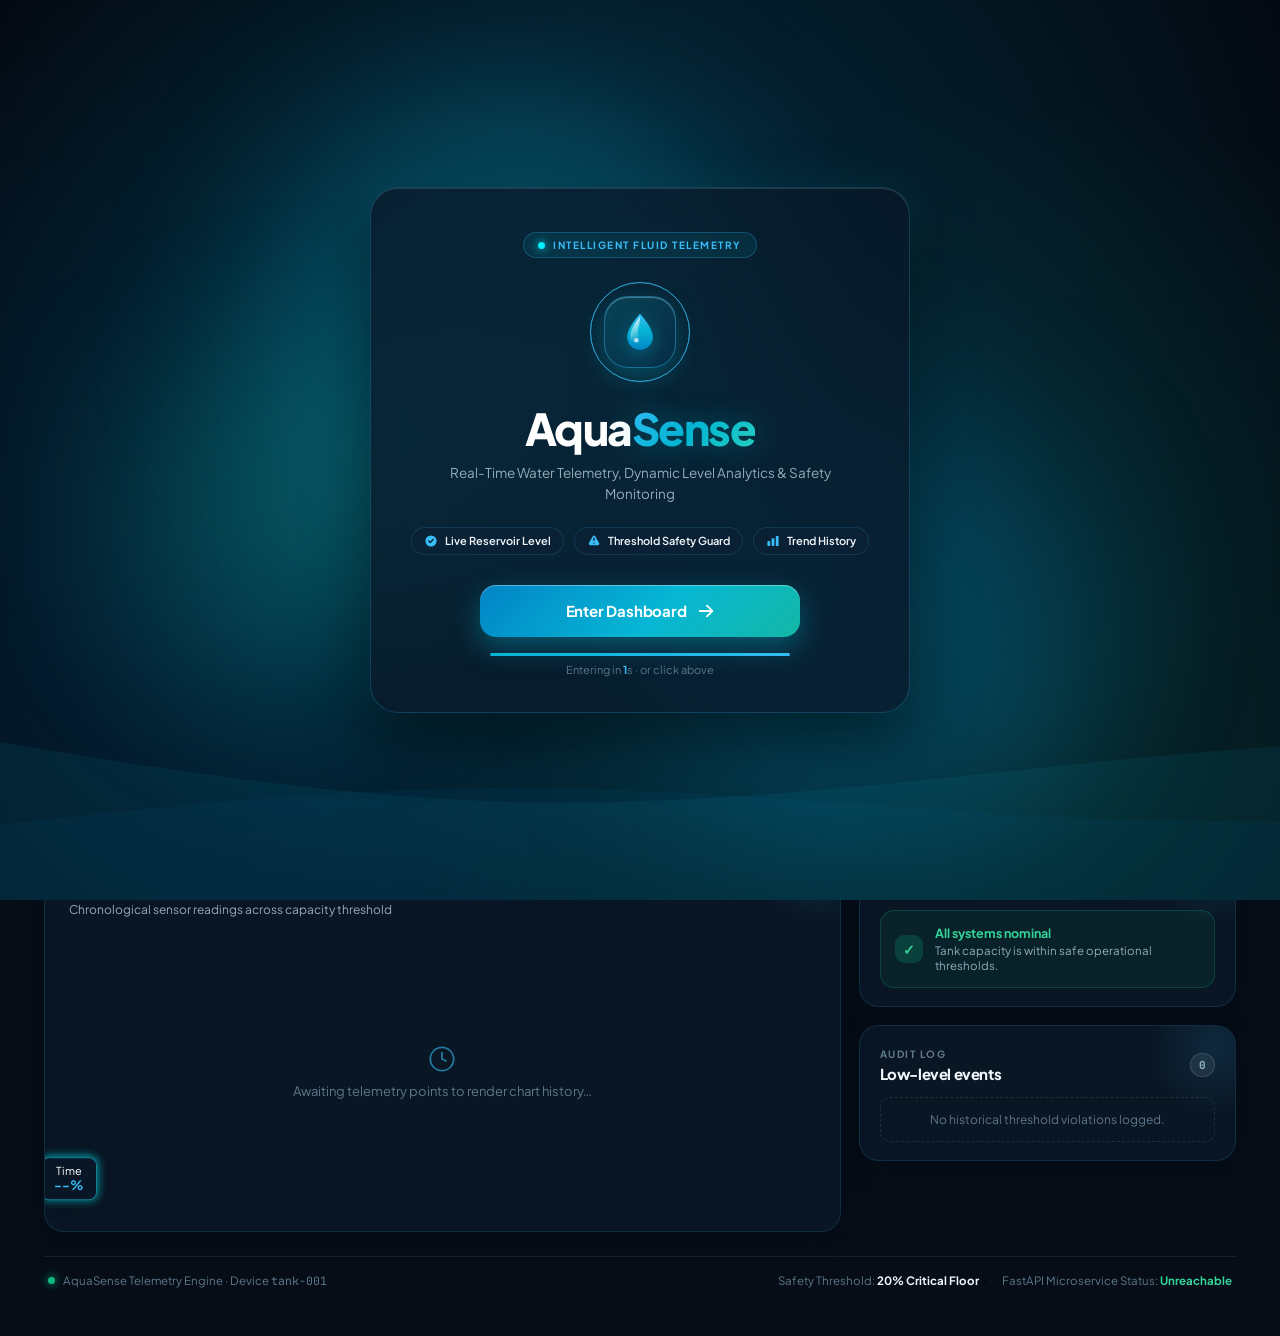
==== commit 2221e069: "feat: Add AquaSense Frontend Verification Test Suite - Implemented a new HTML dashboard for frontend" ====
--- a/frontend/index.html
+++ b/frontend/index.html
@@ -186,8 +186,8 @@
       <section class="page-heading reveal" aria-labelledby="page-title">
         <div class="heading-content">
           <div class="eyebrow-wrapper">
-            <span class="live-dot-beacon"></span>
-            <p class="eyebrow">AQUASENSE · TELEMETRY FIELD NODE</p>
+            <span class="live-dot-beacon" id="live-beacon"></span>
+            <p class="eyebrow" id="eyebrow-text">AQUASENSE · TELEMETRY FIELD NODE</p>
           </div>
           <h1 id="page-title">Water, in <span class="title-shimmer">balance.</span></h1>
           <p class="page-subtitle">Continuous high-precision capacity monitoring, safety alerts, and hydraulic history.</p>
@@ -204,7 +204,7 @@
           <div class="tank-info">
             <div class="tank-title-row">
               <strong>Main Storage Tank</strong>
-              <span class="online-tag">Online</span>
+              <span class="online-tag" id="device-status-tag">Checking...</span>
             </div>
             <small>Field Device · <code>tank-001</code></small>
           </div>
@@ -215,6 +215,23 @@
       <div class="state-banner loading-banner" id="loading-state" role="status" hidden>
         <span class="spinner" aria-hidden="true"></span>
         <span>Synchronizing with AquaSense telemetry stream…</span>
+      </div>
+
+      <div class="state-banner stale-banner" id="stale-state" role="status" hidden>
+        <span class="state-icon stale-icon" aria-hidden="true">⏱</span>
+        <div class="stale-text-wrap">
+          <strong>Historical Telemetry Notice</strong>
+          <span id="stale-message">No live telemetry received in over 24 hours. Displaying archived sensor log.</span>
+        </div>
+      </div>
+
+      <div class="state-banner warning-banner" id="cached-state" role="alert" hidden>
+        <span class="state-icon warn-icon" aria-hidden="true">!</span>
+        <div class="warning-text-wrap">
+          <strong>Displaying Cached Telemetry.</strong>
+          <span id="cached-message">Backend service unreachable. Retaining last verified dataset.</span>
+        </div>
+        <button class="retry-pill-btn warn-retry-btn" id="cached-retry-button" type="button">Retry connection</button>
       </div>
 
       <div class="state-banner error-banner" id="error-state" role="alert" hidden>
@@ -447,7 +464,7 @@
         <div class="footer-right">
           <span>Safety Threshold: <strong>20% Critical Floor</strong></span>
           <span class="footer-sep">·</span>
-          <span>FastAPI Microservice Status: <strong class="api-ok-badge">Operational</strong></span>
+          <span>FastAPI Microservice Status: <strong class="api-ok-badge" id="api-footer-status">Operational</strong></span>
         </div>
       </footer>
     </main>
--- a/frontend/css/styles.css
+++ b/frontend/css/styles.css
@@ -792,6 +792,24 @@
   background: var(--cyan-glow);
   box-shadow: 0 0 10px var(--cyan-glow);
   animation: pulseDot 2s infinite ease-in-out;
+  transition: all 0.3s ease;
+}
+
+.live-dot-beacon.is-stale {
+  background: #f59e0b;
+  box-shadow: 0 0 10px rgba(245, 158, 11, 0.6);
+  animation: pulseDotAmber 2.8s infinite ease-in-out;
+}
+
+.live-dot-beacon.is-offline {
+  background: #94a3b8;
+  box-shadow: none;
+  animation: none;
+}
+
+@keyframes pulseDotAmber {
+  0%, 100% { opacity: 0.8; transform: scale(1); }
+  50% { opacity: 0.35; transform: scale(0.85); }
 }
 
 .eyebrow {
@@ -878,6 +896,26 @@
   background: rgba(16, 185, 129, 0.15);
   color: #34d399;
   border: 1px solid rgba(16, 185, 129, 0.3);
+  display: inline-block;
+  transition: all 0.25s ease;
+}
+
+.online-tag.offline {
+  background: rgba(244, 63, 94, 0.15);
+  color: #fb7185;
+  border-color: rgba(244, 63, 94, 0.35);
+}
+
+.online-tag.stale {
+  background: rgba(245, 158, 11, 0.15);
+  color: #fbbf24;
+  border-color: rgba(245, 158, 11, 0.35);
+}
+
+.online-tag.unknown {
+  background: rgba(148, 163, 184, 0.15);
+  color: #94a3b8;
+  border-color: rgba(148, 163, 184, 0.3);
 }
 
 .tank-info small {
@@ -967,6 +1005,73 @@
 
 .retry-pill-btn:hover {
   background: rgba(244, 63, 94, 0.35);
+}
+
+.stale-banner {
+  background: rgba(245, 158, 11, 0.1);
+  border: 1px solid rgba(245, 158, 11, 0.3);
+  color: #fbbf24;
+}
+
+.stale-banner .stale-icon {
+  background: rgba(245, 158, 11, 0.2);
+  color: #f59e0b;
+  font-size: 13px;
+}
+
+.stale-text-wrap strong {
+  display: block;
+  color: #ffffff;
+}
+
+.stale-text-wrap span {
+  font-size: 12px;
+  color: #fde68a;
+}
+
+.warning-banner {
+  background: rgba(234, 179, 8, 0.1);
+  border: 1px solid rgba(234, 179, 8, 0.35);
+  color: #fde047;
+}
+
+.warning-banner .warn-icon {
+  background: rgba(234, 179, 8, 0.2);
+  color: #eab308;
+  font-size: 13px;
+}
+
+.warning-text-wrap strong {
+  display: block;
+  color: #ffffff;
+}
+
+.warning-text-wrap span {
+  font-size: 12px;
+  color: #fef08a;
+}
+
+.warn-retry-btn {
+  background: rgba(234, 179, 8, 0.2);
+  border: 1px solid rgba(234, 179, 8, 0.4);
+  color: #ffffff;
+}
+
+.warn-retry-btn:hover {
+  background: rgba(234, 179, 8, 0.35);
+}
+
+[data-theme="light"] .stale-text-wrap strong,
+[data-theme="light"] .warning-text-wrap strong {
+  color: #0f2736;
+}
+
+[data-theme="light"] .stale-text-wrap span {
+  color: #92400e;
+}
+
+[data-theme="light"] .warning-text-wrap span {
+  color: #854d0e;
 }
 
 /* ==========================================================================
@@ -1053,6 +1158,12 @@
   color: #fb7185;
   box-shadow: 0 0 14px var(--red-glow);
   animation: pulseDot 2s infinite ease-in-out;
+}
+
+.status-chip.stale {
+  background: rgba(245, 158, 11, 0.14);
+  border-color: rgba(245, 158, 11, 0.38);
+  color: #fbbf24;
 }
 
 /* ==========================================================================
